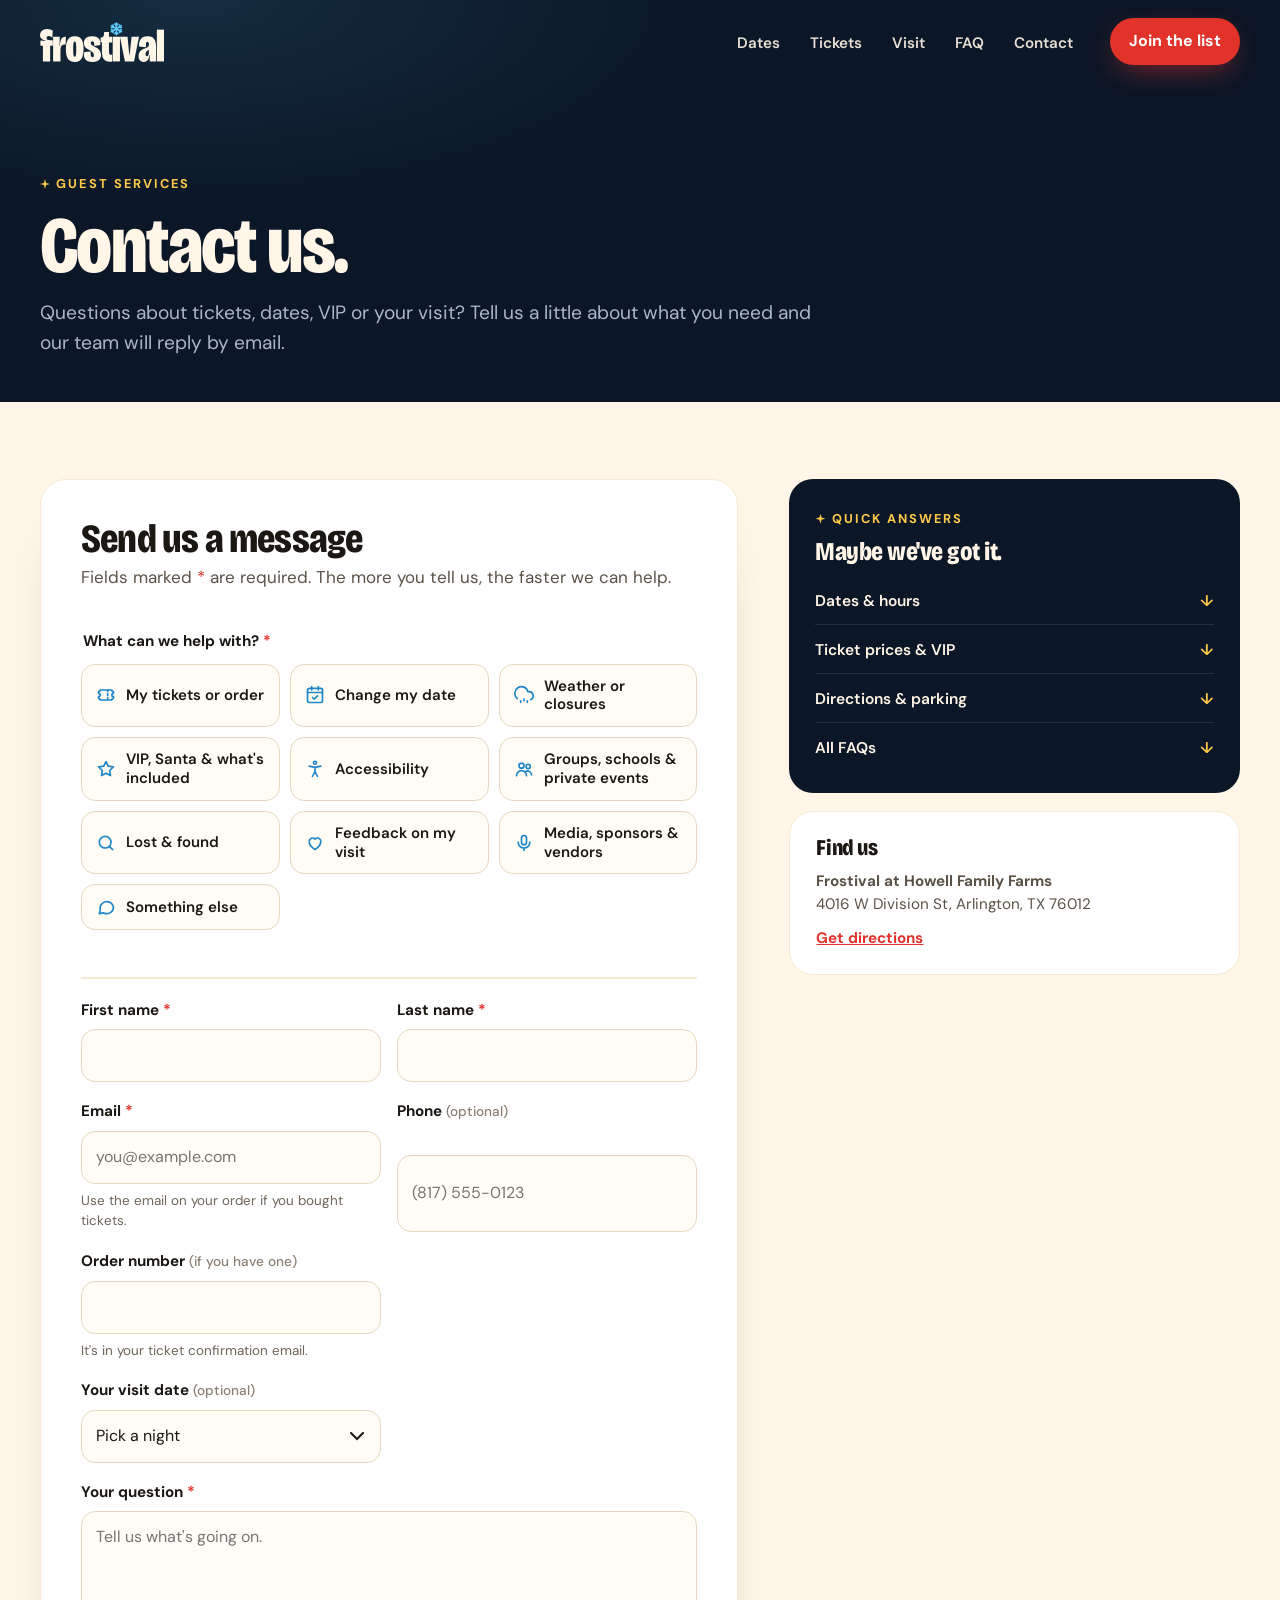
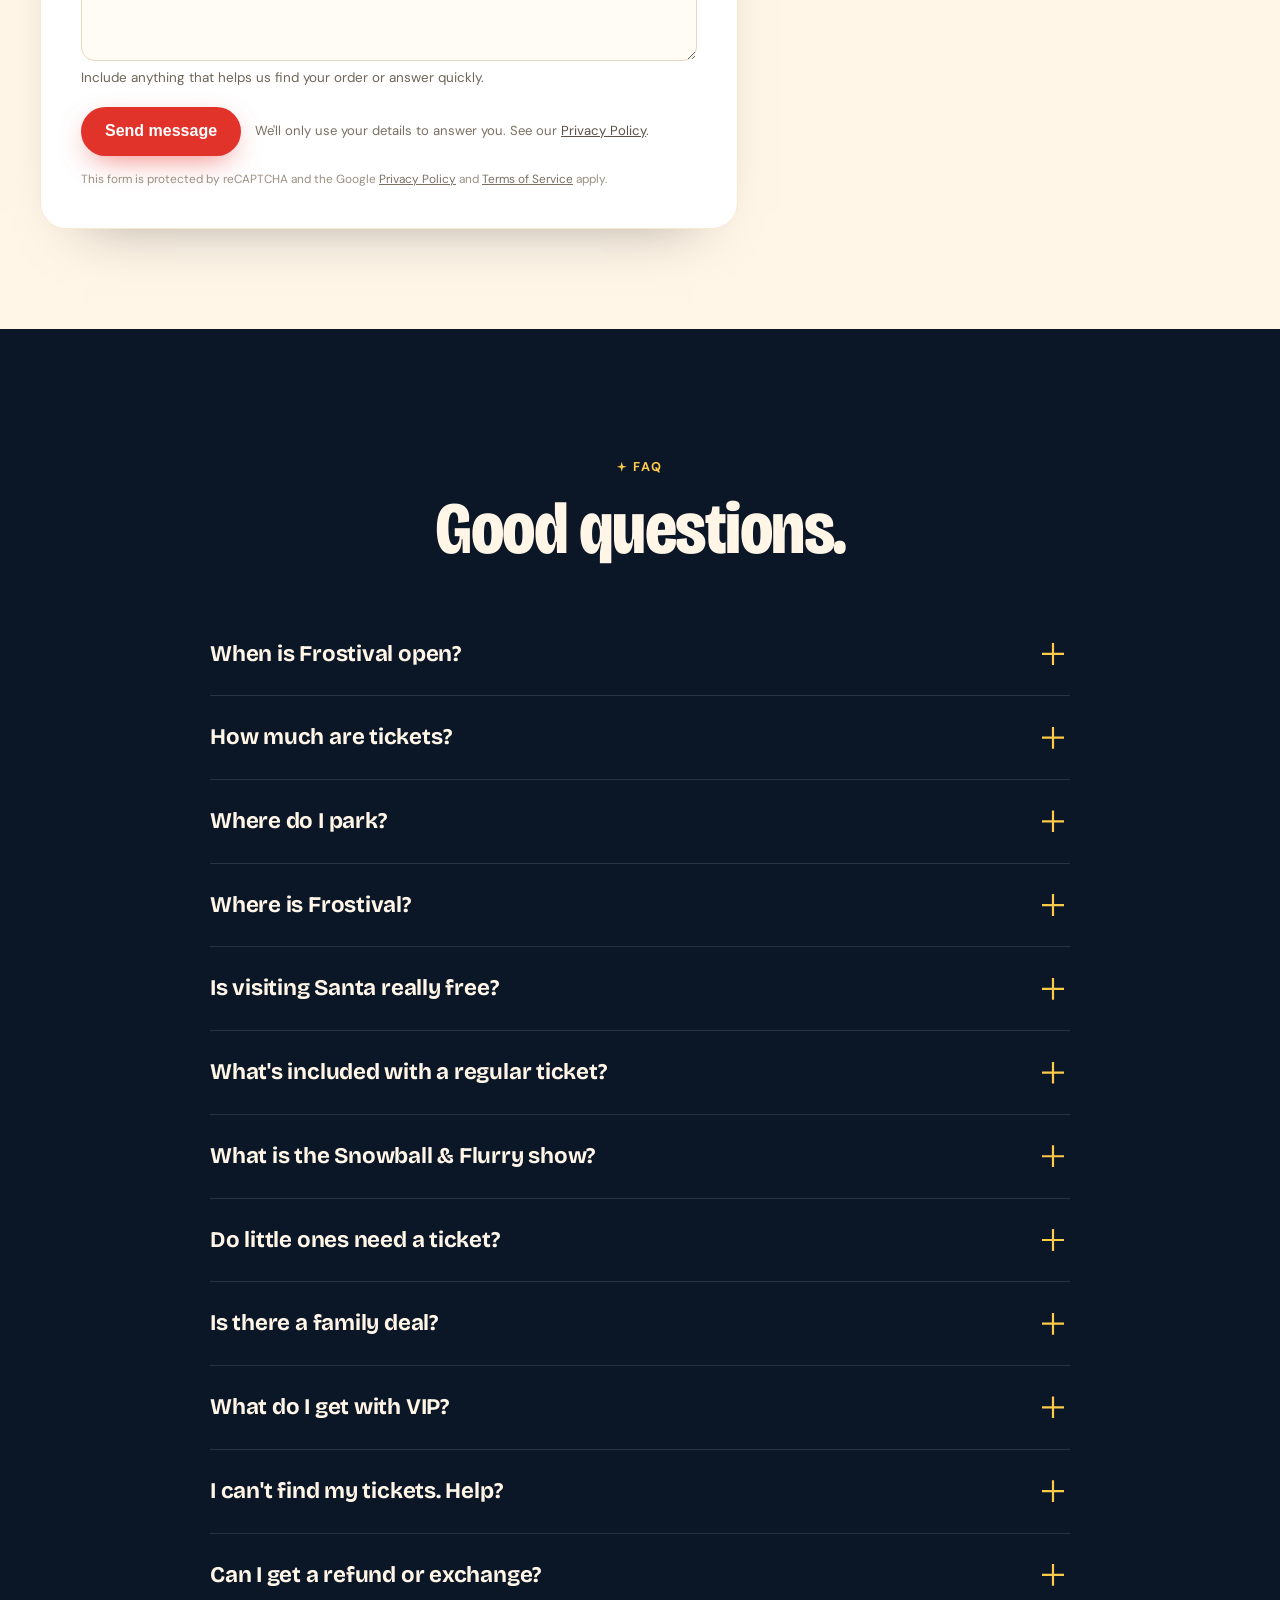
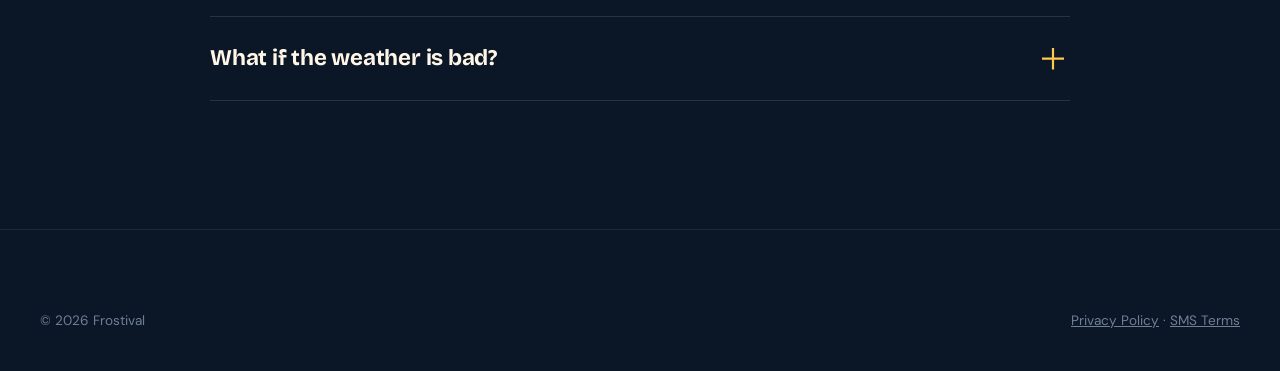
==== contact/index.html @ 4c8ff5d2 "On-sale countdown to Thu Nov 5, 10 AM CT in hero and tickets section Co-Authored-By: Claude Opus 5.5" ====
<!doctype html>
<html lang="en">
<head>
<meta charset="utf-8">
<!-- Google Tag Manager -->
<script>(function(w,d,s,l,i){w[l]=w[l]||[];w[l].push({'gtm.start':
new Date().getTime(),event:'gtm.js'});var f=d.getElementsByTagName(s)[0],
j=d.createElement(s),dl=l!='dataLayer'?'&l='+l:'';j.async=true;j.src=
'https://www.googletagmanager.com/gtm.js?id='+i+dl;f.parentNode.insertBefore(j,f);
})(window,document,'script','dataLayer','GTM-TSJ5MGGJ');</script>
<!-- End Google Tag Manager -->

<meta name="viewport" content="width=device-width, initial-scale=1, viewport-fit=cover">
<title>Contact Us | Frostival</title>
<meta name="description" content="Questions about tickets, exchanges, VIP, groups or lost items at Frostival? Send us a message and our guest services team will get back to you.">
<meta name="theme-color" content="#0B1626">
<link rel="canonical" href="https://frostivaltexas.com/contact/">
<!-- Form delivery: Google Apps Script web app (emails info@frostivaltexas.com, logs to a Google Sheet). A Formspree URL also works here. -->
<meta name="form-endpoint" content="https://script.google.com/macros/s/AKfycbywkyHFD1N8fnO4C3Ih9gb5K03ni8rW1ubozj539QrIoGqcOi1uuViSk0S2BYHiXCqjOQ/exec">
<!-- Google reCAPTCHA v3 site key (public). The secret lives only in the Apps Script project. -->
<meta name="recaptcha-site-key" content="6LdIIPAtAAAAAFNuWpH4R9hUdglKWm4FCn1jXJjy">
<link rel="icon" href="../assets/logo/favicon.svg" type="image/svg+xml">
<link rel="preconnect" href="https://fonts.googleapis.com">
<link rel="preconnect" href="https://fonts.gstatic.com" crossorigin>
<link href="https://fonts.googleapis.com/css2?family=Bricolage+Grotesque:opsz,wdth,wght@12..96,75..100,500..800&family=DM+Sans:opsz,wght@9..40,400..800&display=swap" rel="stylesheet">
<link rel="stylesheet" href="../assets/css/site.css?v=16">
<style>
  .c-head{padding:clamp(120px,14vw,170px) 0 44px;background:radial-gradient(70% 90% at 15% 0%,rgba(91,200,245,.12),transparent 60%),var(--night)}
  .c-head h1{font-size:clamp(2.8rem,7vw,5rem);margin-top:12px}
  .c-head p{color:var(--muted);margin:14px 0 0;max-width:60ch;font-size:clamp(1.05rem,1.6vw,1.2rem)}
  .c-main{background:var(--cream);color:var(--ink);padding:clamp(40px,6vw,80px) 0 clamp(56px,8vw,100px)}
  .c-grid{display:grid;grid-template-columns:minmax(0,1.55fr) minmax(0,1fr);gap:clamp(24px,4vw,56px);align-items:start}
  @media (max-width:900px){.c-grid{grid-template-columns:1fr}.c-side{order:2}}

  /* form card */
  .c-card{background:#fff;border:1.5px solid var(--cream-2);border-radius:26px;padding:clamp(22px,4vw,40px);box-shadow:0 30px 60px -45px rgba(27,23,18,.5)}
  .c-card h2{font-size:clamp(1.9rem,3.5vw,2.5rem);color:var(--ink)}
  .c-card .sub{color:#5B5247;margin:6px 0 22px}
  .c-form{display:grid;gap:18px}
  .row{display:grid;grid-template-columns:1fr 1fr;gap:16px}
  @media (max-width:560px){.row{grid-template-columns:1fr}}
  .f{display:grid;gap:7px;min-width:0}
  .f[hidden]{display:none}
  .f label,.f legend{font-weight:700;font-size:.95rem;color:var(--ink)}
  .f .req{color:var(--red)}
  .f .opt{font-weight:500;color:#8A7F72;font-size:.85rem}
  .f .hint{font-size:.84rem;color:#6E6458;margin:0}
  .f input,.f select,.f textarea{font:inherit;font-size:16px;color:var(--ink);background:#FFFCF6;border:1.5px solid #E6D7BF;border-radius:14px;padding:13px 14px;width:100%;transition:border-color .15s,box-shadow .15s}
  .f textarea{min-height:150px;resize:vertical;line-height:1.5}
  .f select{appearance:none;-webkit-appearance:none;background-image:url("data:image/svg+xml,%3Csvg xmlns='http://www.w3.org/2000/svg' width='14' height='9' viewBox='0 0 14 9'%3E%3Cpath d='M1 1l6 6 6-6' fill='none' stroke='%231B1712' stroke-width='2' stroke-linecap='round'/%3E%3C/svg%3E");background-repeat:no-repeat;background-position:right 16px center;padding-right:42px;cursor:pointer}
  .f input:focus,.f select:focus,.f textarea:focus{outline:none;border-color:#1F86C7;box-shadow:0 0 0 3px rgba(31,134,199,.18)}
  .f [aria-invalid="true"]{border-color:var(--red);background:#FFF5F3}
  .f .err{color:#C42A22;font-size:.85rem;font-weight:600;margin:0}
  .f .err:empty{display:none}

  /* topic chips */
  .topics{display:grid;grid-template-columns:repeat(auto-fill,minmax(190px,1fr));gap:10px;border:0;padding:0;margin:0}
  @media (max-width:560px){.topics{grid-template-columns:1fr 1fr;gap:8px}.topic span{padding:10px;font-size:.86rem;gap:8px}.topic svg{width:18px;height:18px}}
  .topics legend{margin-bottom:10px}
  .topic{position:relative}
  .topic input{position:absolute;opacity:0;inset:0;cursor:pointer;margin:0}
  .topic span{display:flex;gap:10px;align-items:center;height:100%;padding:12px 14px;border:1.5px solid #E6D7BF;border-radius:14px;background:#FFFCF6;font-weight:600;font-size:.94rem;line-height:1.25;cursor:pointer;transition:border-color .15s,background .15s}
  .topic svg{width:20px;height:20px;flex:none;color:#1F86C7}
  .topic input:checked + span{border-color:var(--red);background:#FFF1EE;box-shadow:inset 0 0 0 1px var(--red)}
  .topic input:focus-visible + span{outline:3px solid #1F86C7;outline-offset:2px}
  .topics[aria-invalid="true"] .topic span{border-color:#F0A39E}

  .tip{display:flex;gap:12px;background:#EEF7FD;border:1.5px solid #CFE7F7;border-radius:16px;padding:14px 16px;font-size:.93rem;color:#1E3A52;line-height:1.5}
  .tip[hidden]{display:none}
  .tip svg{width:22px;height:22px;flex:none;color:#1F86C7;margin-top:1px}
  .tip a{color:#1F86C7;font-weight:700}
  .divider{height:1.5px;background:var(--cream-2);margin:2px 0}
  .c-actions{display:flex;flex-wrap:wrap;gap:14px;align-items:center}
  .c-actions .btn[disabled]{opacity:.6;cursor:progress}
  .c-fine{font-size:.82rem;color:#7A6F62;margin:0}
  .c-fine a{color:#5B5247}
  .form-err{background:#FFF1EE;border:1.5px solid #F4B9B4;color:#9E211B;border-radius:14px;padding:12px 14px;font-weight:600;font-size:.93rem;margin:0}
  .form-err[hidden]{display:none}
  .grecaptcha-badge{visibility:hidden}
  .c-captcha{font-size:.74rem;color:#9A8F82;margin:-4px 0 0}
  .c-captcha a{color:#7A6F62}
  .hp{position:absolute!important;left:-9999px!important;width:1px;height:1px;overflow:hidden}

  .c-done{text-align:center;padding:clamp(24px,5vw,48px) 6px}
  .c-done[hidden]{display:none}
  .c-done .flake{width:64px;height:64px;color:#1F86C7;margin:0 auto 10px}
  .c-done h2{margin-bottom:8px}
  .c-done p{color:#5B5247;max-width:46ch;margin:0 auto 6px}
  .c-done .ref{display:inline-block;margin:12px 0 22px;font-weight:700;background:var(--cream);border:1.5px solid var(--cream-2);border-radius:999px;padding:8px 16px;font-size:.92rem}

  /* sidebar */
  .c-side{display:grid;gap:18px}
  .s-card{background:var(--night);color:var(--cream);border-radius:24px;padding:26px 26px 22px}
  .s-card h3{font-size:1.6rem;margin-bottom:12px}
  .s-card ul{list-style:none;margin:0;padding:0;display:grid;gap:2px}
  .s-card li a{display:flex;justify-content:space-between;gap:12px;color:var(--cream);text-decoration:none;padding:11px 0;border-bottom:1px solid rgba(255,255,255,.1);font-weight:600;font-size:.97rem}
  .s-card li:last-child a{border-bottom:0}
  .s-card li a:hover{color:var(--gold)}
  .s-card li a span{color:var(--gold)}
  .s-light{background:#fff;border:1.5px solid var(--cream-2);border-radius:24px;padding:24px 26px;color:var(--ink)}
  .s-light h3{font-size:1.4rem;margin-bottom:10px}
  .s-light p{margin:0 0 10px;color:#5B5247;font-size:.95rem;line-height:1.55}
  .s-light p:last-child{margin-bottom:0}
  .s-light a{color:var(--red);font-weight:700}
  .s-facts{display:grid;gap:10px;margin:0;padding:0;list-style:none}
  .s-facts li{display:flex;gap:10px;font-size:.95rem;color:#3E372F}
  .s-facts b{color:var(--ink)}
  .s-facts svg{width:18px;height:18px;flex:none;color:#1F86C7;margin-top:3px}
</style>
</head>
<body>
<!-- Google Tag Manager (noscript) -->
<noscript><iframe src="https://www.googletagmanager.com/ns.html?id=GTM-TSJ5MGGJ"
height="0" width="0" style="display:none;visibility:hidden"></iframe></noscript>
<!-- End Google Tag Manager (noscript) -->

<header class="nav" id="nav">
  <div class="wrap">
    <a class="logo" href="../" aria-label="Frostival home"><img src="../assets/brand/logo/frostival-wordmark-cream.svg" alt="Frostival" width="150" height="56"></a>
    <ul id="menu">
      <li><a href="../#dates">Dates</a></li>
      <li><a href="../#tickets">Tickets</a></li>
      <li><a href="../#visit">Visit</a></li>
      <li><a href="#faq" data-faq>FAQ</a></li>
      <li><a href="./" aria-current="page">Contact</a></li>
    </ul>
    <a class="btn nav-cta" href="../#join">Join the list</a>
    <button class="menu-btn" aria-label="Open menu" aria-expanded="false" aria-controls="menu">
      <svg viewBox="0 0 24 24" fill="none" stroke="currentColor" stroke-width="2.2" stroke-linecap="round"><path d="M4 7h16M4 12h16M4 17h10"/></svg>
    </button>
  </div>
</header>

<main>
  <section class="c-head">
    <div class="wrap">
      <span class="eyebrow">Guest services</span>
      <h1>Contact us.</h1>
      <p>Questions about tickets, dates, VIP or your visit? Tell us a little about what you need and our team will reply by email.</p>
    </div>
  </section>

  <section class="c-main">
    <div class="wrap c-grid">

      <div class="c-card">
        <form class="c-form" id="contactForm" novalidate>
          <div>
            <h2>Send us a message</h2>
            <p class="sub">Fields marked <span style="color:var(--red)">*</span> are required. The more you tell us, the faster we can help.</p>
          </div>

          <fieldset class="f topics" id="topics" aria-describedby="err-topic">
            <legend>What can we help with? <span class="req">*</span></legend>
          </fieldset>
          <p class="f err" id="err-topic" style="margin-top:-8px"></p>

          <div class="tip" id="tip" hidden role="note">
            <svg viewBox="0 0 24 24" fill="none" stroke="currentColor" stroke-width="2" stroke-linecap="round" aria-hidden="true"><path d="M12 2v20M3.3 7l17.4 10M3.3 17l17.4-10"/></svg>
            <div id="tipText"></div>
          </div>

          <div class="f" id="f-issue" hidden>
            <label for="issue">What's going on? <span class="req">*</span></label>
            <select id="issue" name="issue"></select>
            <p class="err" id="err-issue"></p>
          </div>

          <div class="divider"></div>

          <div class="row">
            <div class="f">
              <label for="first_name">First name <span class="req">*</span></label>
              <input id="first_name" name="first_name" autocomplete="given-name" required>
              <p class="err" id="err-first_name"></p>
            </div>
            <div class="f">
              <label for="last_name">Last name <span class="req">*</span></label>
              <input id="last_name" name="last_name" autocomplete="family-name" required>
              <p class="err" id="err-last_name"></p>
            </div>
          </div>
          <div class="row">
            <div class="f">
              <label for="email">Email <span class="req">*</span></label>
              <input id="email" name="email" type="email" autocomplete="email" required placeholder="you@example.com">
              <p class="hint" id="email-hint">Use the email on your order if you bought tickets.</p>
              <p class="err" id="err-email"></p>
            </div>
            <div class="f">
              <label for="phone">Phone <span class="opt" id="phone-opt">(optional)</span><span class="req" id="phone-req" hidden>*</span></label>
              <input id="phone" name="phone" type="tel" inputmode="tel" autocomplete="tel-national" placeholder="(817) 555-0123">
              <p class="err" id="err-phone"></p>
            </div>
          </div>

          <div class="row" id="row-order">
            <div class="f" id="f-order_number">
              <label for="order_number">Order number <span class="req" data-req>*</span><span class="opt" data-opt>(if you have one)</span></label>
              <input id="order_number" name="order_number" autocomplete="off" spellcheck="false">
              <p class="hint">It's in your ticket confirmation email.</p>
              <p class="err" id="err-order_number"></p>
            </div>
            <div class="f" id="f-tickets" hidden>
              <label for="tickets">How many tickets? <span class="req" data-req>*</span></label>
              <input id="tickets" name="tickets" type="number" min="1" max="99" inputmode="numeric">
              <p class="err" id="err-tickets"></p>
            </div>
          </div>

          <div class="row">
            <div class="f" id="f-visit_date">
              <label for="visit_date"><span id="visit-label">Your visit date</span> <span class="req" data-req>*</span><span class="opt" data-opt>(optional)</span></label>
              <select id="visit_date" name="visit_date"></select>
              <p class="err" id="err-visit_date"></p>
            </div>
            <div class="f" id="f-new_date" hidden>
              <label for="new_date">New date you'd like <span class="req" data-req>*</span></label>
              <select id="new_date" name="new_date"></select>
              <p class="err" id="err-new_date"></p>
            </div>
            <div class="f" id="f-group_size" hidden>
              <label for="group_size">Group size <span class="req" data-req>*</span></label>
              <input id="group_size" name="group_size" type="number" min="1" inputmode="numeric" placeholder="e.g. 25">
              <p class="err" id="err-group_size"></p>
            </div>
          </div>

          <div class="f" id="f-organization" hidden>
            <label for="organization"><span id="org-label">Organization</span> <span class="req" data-req>*</span><span class="opt" data-opt>(optional)</span></label>
            <input id="organization" name="organization" autocomplete="organization">
            <p class="err" id="err-organization"></p>
          </div>

          <div class="f">
            <label for="message"><span id="msg-label">Your question</span> <span class="req">*</span></label>
            <textarea id="message" name="message" required maxlength="4000" placeholder="Tell us what's going on."></textarea>
            <p class="hint" id="msg-hint">Include anything that helps us find your order or answer quickly.</p>
            <p class="err" id="err-message"></p>
          </div>

          <div class="hp" aria-hidden="true"><label for="company_website">Leave this empty</label><input id="company_website" name="_gotcha" tabindex="-1" autocomplete="off"></div>

          <p class="form-err" id="formErr" role="alert" hidden></p>
          <div class="c-actions">
            <button class="btn" type="submit" id="sendBtn">Send message</button>
            <p class="c-fine">We'll only use your details to answer you. See our <a href="../privacy-policy/">Privacy Policy</a>.</p>
          </div>
          <p class="c-captcha" id="captchaNote" hidden>This form is protected by reCAPTCHA and the Google <a href="https://policies.google.com/privacy" target="_blank" rel="noopener">Privacy Policy</a> and <a href="https://policies.google.com/terms" target="_blank" rel="noopener">Terms of Service</a> apply.</p>
        </form>

        <div class="c-done" id="done" hidden tabindex="-1">
          <svg class="flake" viewBox="0 0 64 64" fill="none" stroke="currentColor" stroke-width="5" stroke-linecap="round" aria-hidden="true"><path d="M32 32V8M32 18l-6-6M32 18l6-6M32 32l20.8-12M43.5 25.4l2.2-8.2M43.5 25.4l8.2 2.2M32 32l20.8 12M43.5 38.6l8.2-2.2M43.5 38.6l2.2 8.2M32 32v24M32 46l-6 6M32 46l6 6M32 32L11.2 44M20.5 38.6l-8.2-2.2M20.5 38.6l-2.2 8.2M32 32L11.2 20M20.5 25.4l-2.2-8.2M20.5 25.4l-8.2 2.2"/></svg>
          <h2>Got it, thanks!</h2>
          <p>Your message is on its way to our guest services team. We'll reply to <b id="doneEmail"></b>.</p>
          <span class="ref" id="doneRef"></span>
          <div><a class="btn gold" href="../">Back to Frostival</a></div>
        </div>
      </div>

      <aside class="c-side" aria-label="Quick help">
        <div class="s-card">
          <span class="eyebrow">Quick answers</span>
          <h3 style="margin-top:8px">Maybe we've got it.</h3>
          <ul>
            <li><a href="#faq-dates" data-faq>Dates &amp; hours <span>↓</span></a></li>
            <li><a href="#faq-tickets" data-faq>Ticket prices &amp; VIP <span>↓</span></a></li>
            <li><a href="#faq-parking" data-faq>Directions &amp; parking <span>↓</span></a></li>
            <li><a href="#faq" data-faq>All FAQs <span>↓</span></a></li>
          </ul>
        </div>
        <div class="s-light">
          <h3>Find us</h3>
          <p><b>Frostival at Howell Family Farms</b><br>4016 W Division St, Arlington, TX 76012</p>
          <p><a href="https://maps.google.com/?q=4016+W+Division+St,+Arlington,+TX+76012" target="_blank" rel="noopener">Get directions</a></p>
        </div>
      </aside>

    </div>
  </section>

  <section class="sec" id="faq" style="background:var(--night)">
    <div class="wrap">
      <div class="sec-head" style="text-align:center;justify-items:center"><span class="eyebrow">FAQ</span><h2>Good questions.</h2></div>
      <div class="faq">
        <details id="faq-dates"><summary>When is Frostival open?</summary><div class="a">24 nights: Nov 28 &amp; 29, Dec 3 to 6, then every night from Dec 10 through Dec 27, 2026. Through Dec 10 we're open 5:30 to 10 PM with entry times from 5:30 to 8:00 PM. From Dec 11 we're open 5:30 to 10:30 PM with entry times from 5:30 to 8:30 PM. You pick an entry time when you book, and VIPs can arrive any time during entry hours. <a href="../#dates">See the calendar</a>.</div></details>
        <details id="faq-tickets"><summary>How much are tickets?</summary><div class="a">Prices change by night and go up as nights fill, so the earlier you book, the better the price. Kids 4 to 11 start at $16, ages 12 and up start at $21, the Family Pass (2 adults + 2 kids) starts at $60, and VIP tickets, which include entry, start at $35 for kids and $45 for adults. Kids 3 and under are free. <a href="../#tickets">See tickets</a>.</div></details>
        <details id="faq-parking"><summary>Where do I park?</summary><div class="a">Parking is on-site at Howell Family Farms, 4016 W Division St, Arlington, TX 76012, for $10 per vehicle, cash or card. <a href="https://maps.google.com/?q=4016+W+Division+St,+Arlington,+TX+76012" target="_blank" rel="noopener">Get directions</a>.</div></details>
        <details><summary>Where is Frostival?</summary><div class="a">Frostival is at Howell Family Farms, 4016 W Division St, Arlington, TX 76012. Parking is on-site for $10 per vehicle, cash or card.</div></details>
        <details><summary>Is visiting Santa really free?</summary><div class="a">Yep. Every guest with a Frostival ticket can visit Santa at no extra cost. VIP guests get to skip the line. Just note that December 24 is Santa’s last night.</div></details>
        <details><summary>What's included with a regular ticket?</summary><div class="a">The trail of lights, the Snowball &amp; Flurry show, a visit with Santa, Santa's reindeer, holiday character meet-and-greets and the 200-foot holiday slide.</div></details>
        <details><summary>What is the Snowball &amp; Flurry show?</summary><div class="a">A 4D special-effects night show starring two snowmen, Snowball and Flurry, on our castle stage, with animation, original music and effects like snow, bubbles, fog, sky beams and fire. It's included with every ticket. <a href="../#show">Watch the trailer</a>.</div></details>
        <details><summary>Do little ones need a ticket?</summary><div class="a">Kids 3 and under get in free. Kids 4–11 need a child ticket, and guests 12 and up need an adult ticket.</div></details>
        <details><summary>Is there a family deal?</summary><div class="a">Yes. The Family Pass covers 2 adults and 2 kids in one ticket, starting at $60, and costs less than buying four tickets separately.</div></details>
        <details><summary>What do I get with VIP?</summary><div class="a">VIP is a full entry ticket (from $35 for kids and $45 for adults) with the extras built in: skip-the-line Santa visits, flexible entry any time during entry hours, free hot chocolate, a free Holiday Haunt ticket, a free VR ticket and 15% off at the Frostival store. That's a $60 value.</div></details>
        <details><summary>I can't find my tickets. Help?</summary><div class="a">Search your inbox and spam folder for "Frostival" first. Still missing? <a href="?topic=order" data-topic="order">Send us a message</a> with the name and email you used to buy them and we'll sort it out.</div></details>
        <details><summary>Can I get a refund or exchange?</summary><div class="a">Tickets are non-refundable. You can exchange them for another date up to 48 hours before your visit for $5 per ticket. We can't exchange within 48 hours of the event.</div></details>
        <details><summary>What if the weather is bad?</summary><div class="a">If we close a night for inclement weather, you'll be able to reschedule to another date.</div></details>
      </div>
    </div>
  </section>
</main>

<footer style="margin-top:0">
  <div class="wrap">
    <div class="legal" style="margin-top:0;border-top:0;padding-top:0"><span>© 2026 Frostival</span><span><a href="../privacy-policy/" style="color:inherit">Privacy Policy</a> · <a href="../sms-terms/" style="color:inherit">SMS Terms</a></span></div>
  </div>
</footer>

<script>
(() => {
  // ---- nav ----
  const nav = document.getElementById('nav');
  const onScroll = () => nav.classList.toggle('scrolled', scrollY > 40);
  addEventListener('scroll', onScroll, { passive: true }); onScroll();
  const mb = document.querySelector('.menu-btn'), menu = document.getElementById('menu');
  mb.addEventListener('click', () => { const o = menu.classList.toggle('open'); mb.setAttribute('aria-expanded', o); document.body.style.overflow = o ? 'hidden' : ''; });

  // ---- season nights (same as the home page calendar) ----
  const SEASON = { year: 2026, open: [['11-28', '11-29'], ['12-03', '12-06'], ['12-10', '12-27']] };
  const nights = [];
  SEASON.open.forEach(([a, b]) => { for (let d = new Date(`${SEASON.year}-${a}T12:00:00`); d <= new Date(`${SEASON.year}-${b}T12:00:00`); d.setDate(d.getDate() + 1)) nights.push(new Date(d)); });
  const fmt = d => d.toLocaleDateString('en-US', { weekday: 'short', month: 'short', day: 'numeric' });
  const iso = d => d.toISOString().slice(0, 10);
  function fillDates(sel, first) {
    sel.innerHTML = `<option value="">${first}</option>` + nights.map(d => `<option value="${fmt(d)}">${fmt(d)}</option>`).join('') + `<option value="Not sure">Not sure</option>`;
  }
  fillDates(document.getElementById('visit_date'), 'Pick a night');
  fillDates(document.getElementById('new_date'), 'Pick a new night');

  // ---- topics: what we ask for, and quick answers that might save an email ----
  const I = {
    ticket: '<path d="M3 8a2 2 0 0 0 2-2h14a2 2 0 0 0 2 2v2a2 2 0 0 0 0 4v2a2 2 0 0 0-2 2H5a2 2 0 0 0-2-2v-2a2 2 0 0 0 0-4z"/><path d="M14 6v12" stroke-dasharray="2 2.5"/>',
    cal: '<rect x="3" y="4" width="18" height="17" rx="2"/><path d="M3 9h18M8 2v4M16 2v4M9 15l2 2 4-4"/>',
    cloud: '<path d="M20 17.6A5 5 0 0 0 18 8h-1.3A8 8 0 1 0 4 16.3"/><path d="M8 19v2M12 17v2M16 19v2"/>',
    star: '<path d="M12 3l2.7 5.6 6.1.9-4.4 4.3 1 6.1L12 17l-5.4 2.9 1-6.1-4.4-4.3 6.1-.9z"/>',
    access: '<circle cx="12" cy="4.5" r="1.8"/><path d="M5 8.5l7 1.5 7-1.5M12 10v5l-3 6M12 15l3 6"/>',
    group: '<circle cx="9" cy="8" r="3"/><circle cx="17" cy="9" r="2.5"/><path d="M3 20a6 6 0 0 1 12 0M14.5 14.5A5 5 0 0 1 21 19"/>',
    search: '<circle cx="11" cy="11" r="7"/><path d="m20 20-4-4"/>',
    heart: '<path d="M12 20s-7-4.4-7-10a4 4 0 0 1 7-2.6A4 4 0 0 1 19 10c0 5.6-7 10-7 10z"/>',
    mic: '<rect x="9" y="3" width="6" height="11" rx="3"/><path d="M5 11a7 7 0 0 0 14 0M12 18v3"/>',
    chat: '<path d="M21 12a8 8 0 0 1-11.6 7.1L4 20l1-4.6A8 8 0 1 1 21 12z"/>'
  };
  // req: fields required for this topic; show: extra fields to reveal
  const TOPICS = [
    { id: 'order', label: 'My tickets or order', icon: 'ticket', req: ['order_number', 'visit_date'], show: ['tickets'],
      issues: ['I can\'t find my tickets', 'Wrong date, time or ticket type', 'Payment or charge question', 'Something else about my order'],
      tip: 'Tickets are emailed right after you buy. Search your inbox and spam folder for "Frostival" first. Still missing? Send this with the email you used to buy.' },
    { id: 'exchange', label: 'Change my date', icon: 'cal', req: ['order_number', 'visit_date', 'new_date', 'tickets'], show: [],
      tip: 'Exchanges are <b>$5 per ticket</b> and must be made at least <b>48 hours before</b> your original date. We can\'t exchange inside 48 hours.' },
    { id: 'weather', label: 'Weather or closures', icon: 'cloud', req: ['visit_date'], show: [], opt: ['order_number'],
      tip: 'If we close a night for inclement weather, you\'ll be able to reschedule to another date. Include your order number so we can find you fast.' },
    { id: 'vip', label: 'VIP, Santa & what\'s included', icon: 'star', req: [], show: [], opt: ['order_number'],
      tip: 'Santa visits are free with every ticket. VIP tickets (from $35 kids, $45 adults) include entry plus skip-the-line Santa, hot chocolate, a Holiday Haunt ticket, a VR ticket and 15% off at the store. <a href="../#tickets">See tickets</a>.' },
    { id: 'access', label: 'Accessibility', icon: 'access', req: [], show: [], opt: ['visit_date'], msgLabel: 'What do you need help with?' },
    { id: 'groups', label: 'Groups, schools & private events', icon: 'group', req: ['group_size'], show: ['organization'], opt: ['visit_date'], orgLabel: 'Group, school or company',
      msgLabel: 'Tell us about your group', msgPlaceholder: 'Dates you\'re considering, ages, and anything special you\'re planning.' },
    { id: 'lost', label: 'Lost & found', icon: 'search', req: ['visit_date', 'phone'], show: [], visitLabel: 'Night you visited',
      msgLabel: 'Describe the item', msgPlaceholder: 'What it is, color, brand, and where you think you left it.',
      tip: 'Include a good description and where you were on the trail. A phone number helps us reach you quickly if we find it.' },
    { id: 'feedback', label: 'Feedback on my visit', icon: 'heart', req: [], show: [], opt: ['visit_date', 'order_number'], visitLabel: 'Night you visited', msgLabel: 'Your feedback' },
    { id: 'partner', label: 'Media, sponsors & vendors', icon: 'mic', req: ['organization'], show: [], orgLabel: 'Company or outlet', hideOrder: true, hideVisit: true },
    { id: 'other', label: 'Something else', icon: 'chat', req: [], show: [], opt: ['order_number'] }
  ];
  const T = Object.fromEntries(TOPICS.map(t => [t.id, t]));
  const fs = document.getElementById('topics');
  fs.insertAdjacentHTML('beforeend', TOPICS.map(t => `<label class="topic"><input type="radio" name="topic" value="${t.id}"><span><svg viewBox="0 0 24 24" fill="none" stroke="currentColor" stroke-width="2" stroke-linecap="round" stroke-linejoin="round" aria-hidden="true">${I[t.icon]}</svg>${t.label}</span></label>`).join(''));

  const $ = id => document.getElementById(id);
  const form = $('contactForm');
  const OPTIONAL_FIELDS = ['order_number', 'tickets', 'visit_date', 'new_date', 'group_size', 'organization'];
  let current = null;

  function setField(name, state) { // state: 'req' | 'opt' | 'hide'
    const wrap = $('f-' + name); if (!wrap) return;
    wrap.hidden = state === 'hide';
    wrap.querySelectorAll('[data-req]').forEach(e => e.hidden = state !== 'req');
    wrap.querySelectorAll('[data-opt]').forEach(e => e.hidden = state !== 'opt');
    const input = $(name); input.required = state === 'req';
    if (state === 'hide') { clearErr(name); }
  }
  function applyTopic(id) {
    const t = T[id]; current = t;
    OPTIONAL_FIELDS.forEach(n => {
      let st = 'hide';
      if (t.req.includes(n)) st = 'req'; else if ((t.opt || []).includes(n) || t.show.includes(n)) st = 'opt';
      if (n === 'order_number' && st === 'hide' && !t.hideOrder) st = 'opt';
      if (n === 'visit_date' && st === 'hide' && !t.hideVisit) st = 'opt';
      setField(n, st);
    });
    $('row-order').hidden = $('f-order_number').hidden && $('f-tickets').hidden;
    // phone
    const phoneReq = t.req.includes('phone'); $('phone').required = phoneReq; $('phone-req').hidden = !phoneReq; $('phone-opt').hidden = phoneReq;
    // issue sub-select
    $('f-issue').hidden = !t.issues;
    if (t.issues) $('issue').innerHTML = '<option value="">Choose one</option>' + t.issues.map(i => `<option>${i}</option>`).join('');
    // labels
    $('visit-label').textContent = t.visitLabel || (id === 'exchange' ? 'Date on your tickets' : id === 'groups' ? 'Preferred night' : 'Your visit date');
    $('org-label').textContent = t.orgLabel || 'Organization';
    $('msg-label').textContent = t.msgLabel || 'Your question';
    $('message').placeholder = t.msgPlaceholder || 'Tell us what\'s going on.';
    $('tickets').closest('.f').querySelector('label').firstChild.textContent = id === 'exchange' ? 'Tickets to exchange ' : 'How many tickets? ';
    // tip
    $('tip').hidden = !t.tip; $('tipText').innerHTML = t.tip || '';
    form.querySelectorAll('.err').forEach(e => e.textContent = ''); form.querySelectorAll('[aria-invalid]').forEach(e => e.removeAttribute('aria-invalid'));
    $('formErr').hidden = true;
  }
  fs.addEventListener('change', e => { if (e.target.name === 'topic') applyTopic(e.target.value); });
  // start with the generic shape until a topic is picked
  OPTIONAL_FIELDS.forEach(n => setField(n, (n === 'order_number' || n === 'visit_date') ? 'opt' : 'hide'));

  // ---- validation ----
  function err(name, msg) { const e = $('err-' + name); if (e) e.textContent = msg; const i = $(name); if (i) i.setAttribute('aria-invalid', 'true'); }
  function clearErr(name) { const e = $('err-' + name); if (e) e.textContent = ''; const i = $(name); if (i) i.removeAttribute('aria-invalid'); }
  form.addEventListener('input', e => { if (e.target.id) clearErr(e.target.id); $('formErr').hidden = true; });
  form.addEventListener('change', e => { if (e.target.id) clearErr(e.target.id); });

  function validate() {
    let first = null; const bad = (n, m) => { err(n, m); first = first || n; };
    if (!current) { $('err-topic').textContent = 'Pick the topic that fits best.'; fs.setAttribute('aria-invalid', 'true'); first = 'topic'; }
    if (current && current.issues && !$('issue').value) bad('issue', 'Choose the option that fits.');
    if (!$('first_name').value.trim()) bad('first_name', 'Please add your first name.');
    if (!$('last_name').value.trim()) bad('last_name', 'Please add your last name.');
    const em = $('email').value.trim();
    if (!/^[^\s@]+@[^\s@]+\.[^\s@]{2,}$/.test(em)) bad('email', em ? 'That email doesn\'t look right.' : 'We need your email to reply.');
    const ph = $('phone').value.replace(/\D/g, '');
    if ($('phone').required && ph.length < 10) bad('phone', 'Add a phone number so we can reach you.');
    else if (ph && (ph.length < 10 || ph.length > 11)) bad('phone', 'Use a 10-digit US number.');
    OPTIONAL_FIELDS.forEach(n => { const i = $(n); if (!$('f-' + n).hidden && i.required && !i.value.trim()) bad(n, {
      order_number: 'Your order number helps us find your tickets.', visit_date: 'Pick the night.', new_date: 'Pick the night you\'d like instead.',
      tickets: 'How many tickets?', group_size: 'About how many people?', organization: 'Who are you with?' }[n]); });
    if (!$('f-new_date').hidden && $('new_date').value && $('new_date').value === $('visit_date').value) bad('new_date', 'Pick a different night from your current one.');
    const msg = $('message').value.trim();
    if (msg.length < 10) bad('message', msg ? 'A little more detail, please.' : 'Tell us how we can help.');
    if (first) { const el = first === 'topic' ? fs : $(first); el.scrollIntoView({ behavior: 'smooth', block: 'center' }); if (el.focus && first !== 'topic') el.focus({ preventScroll: true }); }
    return !first;
  }

  // ---- send ----
  const endpoint = (document.querySelector('meta[name="form-endpoint"]') || {}).content || '';
  const siteKey = (document.querySelector('meta[name="recaptcha-site-key"]') || {}).content || '';
  let rcReady = null;
  function loadCaptcha() {
    if (!siteKey || rcReady) return rcReady;
    rcReady = new Promise((res, rej) => {
      const sc = document.createElement('script');
      sc.src = 'https://www.google.com/recaptcha/api.js?render=' + encodeURIComponent(siteKey);
      sc.async = true; sc.onload = () => grecaptcha.ready(res); sc.onerror = rej;
      document.head.appendChild(sc);
    });
    return rcReady;
  }
  if (siteKey) { $('captchaNote').hidden = false; ['focusin', 'pointerdown', 'input', 'change'].forEach(ev => form.addEventListener(ev, loadCaptcha, { once: true })); }
  async function captchaToken() {
    if (!siteKey) return '';
    await loadCaptcha();
    return grecaptcha.execute(siteKey, { action: 'contact' });
  }
  form.addEventListener('submit', async e => {
    e.preventDefault();
    if (!validate()) return;
    const v = n => ($(n) && !($('f-' + n) || {}).hidden ? $(n).value.trim() : '');
    const name = `${$('first_name').value.trim()} ${$('last_name').value.trim()}`;
    const order = v('order_number');
    const subject = `[${current.label}] ${name}${order ? ' · Order ' + order : ''}${v('visit_date') ? ' · ' + v('visit_date') : ''}`;
    const data = {
      _subject: subject, Topic: current.label, Issue: current.issues ? $('issue').value : '',
      Name: name, email: $('email').value.trim(), Phone: $('phone').value.trim(),
      'Order number': order, Tickets: v('tickets'),
      [current.id === 'exchange' ? 'Current date' : 'Visit date']: v('visit_date'), 'New date': v('new_date'),
      'Group size': v('group_size'), Organization: v('organization'),
      Message: $('message').value.trim(), _gotcha: $('company_website').value,
      'Sent from': location.href
    };
    Object.keys(data).forEach(k => { if (data[k] === '') delete data[k]; });
    data._gotcha = $('company_website').value;
    const btn = $('sendBtn'); btn.disabled = true; btn.textContent = 'Sending…';
    try {
      if (!endpoint) throw new Error('no-endpoint');
      data._token = await captchaToken();
      if (endpoint.includes('script.google.com')) {
        // Apps Script: plain-text POST avoids a CORS preflight; the script answers with JSON
        const r = await fetch(endpoint, { method: 'POST', body: JSON.stringify(data) });
        const out = await r.json();
        if (!out.ok) throw new Error(out.error || 'server');
      } else {
        const r = await fetch(endpoint, { method: 'POST', headers: { 'Content-Type': 'application/json', Accept: 'application/json' }, body: JSON.stringify(data) });
        if (!r.ok) throw new Error(r.status);
      }
      $('doneEmail').textContent = data.email;
      $('doneRef').textContent = current.label + (order ? ' · Order ' + order : '');
      (window.dataLayer = window.dataLayer || []).push({ event: 'contact_submit', contact_topic: current.id, contact_topic_label: current.label });
      form.hidden = true; $('done').hidden = false; $('done').focus();
      window.scrollTo({ top: $('done').getBoundingClientRect().top + scrollY - 120, behavior: 'smooth' });
    } catch (x) {
      // fall back to the guest's own email app with everything filled in
      const body = Object.entries(data).filter(([k]) => !k.startsWith('_')).map(([k, val]) => `${k === 'email' ? 'Email' : k}: ${val}`).join('\n');
      const mailto = `mailto:info@frostivaltexas.com?subject=${encodeURIComponent(subject)}&body=${encodeURIComponent(body)}`;
      const fe = $('formErr');
      const why = x.message === 'rate' ? 'You\'ve sent a few messages in a row, so we paused this one.' : x.message === 'captcha' ? 'Our spam check couldn\'t confirm this message.' : 'We couldn\'t send that just now.';
      fe.innerHTML = `${why} <a href="${mailto}" style="color:inherit">Email it to us instead</a> (we've filled it in for you) or try again in a minute.`;
      fe.hidden = false;
    } finally { btn.disabled = false; btn.textContent = 'Send message'; }
  });


  // quick answers scroll to the FAQ on this page and open the item
  document.querySelectorAll('[data-faq]').forEach(a => a.addEventListener('click', e => {
    const t = document.querySelector(a.getAttribute('href')); if (!t) return; e.preventDefault();
    if (t.tagName === 'DETAILS') t.open = true;
    window.scrollTo({ top: t.getBoundingClientRect().top + scrollY - 100, behavior: 'smooth' });
    history.replaceState(null, '', a.getAttribute('href'));
  }));
  document.querySelectorAll('[data-topic]').forEach(a => a.addEventListener('click', e => {
    e.preventDefault(); const r = fs.querySelector(`input[value="${a.dataset.topic}"]`); r.checked = true; applyTopic(a.dataset.topic);
    window.scrollTo({ top: fs.getBoundingClientRect().top + scrollY - 120, behavior: 'smooth' });
  }));
  if (location.hash.startsWith('#faq-')) { const d = document.querySelector(location.hash); if (d) d.open = true; }

  // deep links like contact/?topic=exchange
  const qp = new URLSearchParams(location.search).get('topic');
  if (qp && T[qp]) { const r = fs.querySelector(`input[value="${qp}"]`); r.checked = true; applyTopic(qp); }
})();
</script>
</body>
</html>
---- assets/css/site.css ----
/* Frostival 2026 — site styles */
:root{
  --night:#0B1626; --night-2:#12223A; --night-3:#1A2F4D;
  --red:#E2332B; --red-deep:#A81D1D; --wine:#6A2017;
  --gold:#FFC94A; --gold-2:#F4A93A;
  --ice:#BFE8F7; --frost:#5BC8F5; --frost-deep:#1F86C7; --mint:#7FD3B6; --pine:#123F35;
  --cream:#FFF6E8; --cream-2:#F7EAD5; --ink:#1B1712;
  --muted:#A9B7CC;
  --radius:22px; --radius-sm:14px;
  --shadow:0 20px 60px -20px rgba(0,0,0,.55);
  --display:"Bricolage Grotesque", "Arial Black", system-ui, sans-serif;
  --body:"DM Sans", system-ui, -apple-system, "Segoe UI", sans-serif;
  --wrap:min(1200px, calc(100% - 32px));
}
*{box-sizing:border-box}
html{overflow-x:clip;scroll-behavior:smooth;-webkit-text-size-adjust:100%}
body{margin:0;background:var(--night);color:var(--cream);font-family:var(--body);font-size:17px;line-height:1.55;overflow-x:clip}
img,video{display:block;max-width:100%}
a{color:inherit}
.wrap{width:var(--wrap);margin-inline:auto}
.sr-only{position:absolute;width:1px;height:1px;overflow:hidden;clip:rect(0 0 0 0);white-space:nowrap}
:focus-visible{outline:3px solid var(--gold);outline-offset:3px;border-radius:6px}

h1,h2,h3{font-family:var(--display);font-weight:800;line-height:.95;letter-spacing:-.02em;margin:0;font-variation-settings:"wdth" 80}
h2{font-size:clamp(2.4rem,6vw,4.6rem)}
h3{font-size:1.5rem;line-height:1.05}
.eyebrow{font-weight:700;font-size:.8rem;letter-spacing:.16em;text-transform:uppercase;color:var(--gold);display:inline-flex;align-items:center;gap:.5em}
.eyebrow::before{content:"";width:10px;height:10px;background:currentColor;clip-path:polygon(50% 0,61% 39%,100% 50%,61% 61%,50% 100%,39% 61%,0 50%,39% 39%)}
.lede{font-size:clamp(1.05rem,1.6vw,1.25rem);color:var(--muted);max-width:56ch}

/* Buttons */
.btn{--bg:var(--red);--fg:#fff;display:inline-flex;align-items:center;gap:.55em;padding:.95em 1.5em;border-radius:999px;background:var(--bg);color:var(--fg);font-weight:700;text-decoration:none;font-size:1rem;border:0;cursor:pointer;transition:transform .15s ease, box-shadow .2s ease, background .2s;box-shadow:0 10px 30px -10px rgba(226,51,43,.7);white-space:nowrap}
.btn:hover{transform:translateY(-2px)}
.btn:active{transform:translateY(0)}
.btn.gold{--bg:var(--gold);--fg:var(--ink);box-shadow:0 10px 30px -10px rgba(255,201,74,.7)}
.btn.ghost{--bg:rgba(255,255,255,.08);--fg:var(--cream);box-shadow:none;outline:1.5px solid rgba(255,255,255,.35);outline-offset:-1.5px;backdrop-filter:blur(8px)}
.btn.ghost:hover{--bg:rgba(255,255,255,.16)}
.btn.dark{--bg:var(--night);--fg:var(--cream);box-shadow:none}
.btn svg{width:1.1em;height:1.1em}

/* Nav */
.nav{position:fixed;inset:0 0 auto;z-index:50;transition:background .25s, box-shadow .25s, padding .25s;padding:18px 0}
.nav::before{content:"";position:absolute;inset:0;z-index:-1;background:rgba(11,22,38,.86);backdrop-filter:blur(14px);-webkit-backdrop-filter:blur(14px);box-shadow:0 1px 0 rgba(255,255,255,.08);opacity:0;transition:opacity .25s}
.nav.scrolled{padding:10px 0}
.nav.scrolled::before{opacity:1}
.nav .wrap{display:flex;align-items:center;gap:24px}
.nav .logo img{height:40px;width:auto;transition:height .25s}
.nav.scrolled .logo img{height:32px}
.nav ul{display:flex;gap:4px;list-style:none;margin:0 0 0 auto;padding:0}
.nav ul a{text-decoration:none;font-weight:600;font-size:.95rem;padding:.5em .85em;border-radius:999px;color:var(--cream);opacity:.9}
.nav ul a:hover{background:rgba(255,255,255,.1);opacity:1}
.nav .btn{padding:.7em 1.2em}
.menu-btn{display:none;margin-left:auto;background:none;border:0;color:var(--cream);padding:8px;cursor:pointer}
.menu-btn svg{width:28px;height:28px}
@media (max-width:900px){
  .nav ul{position:fixed;inset:0;flex-direction:column;justify-content:center;align-items:center;gap:8px;background:rgba(11,22,38,.97);backdrop-filter:blur(10px);transform:translateY(-100%);visibility:hidden;transition:transform .35s ease, visibility 0s .35s;margin:0}
  .nav ul.open{transform:none;visibility:visible;transition:transform .35s ease}
  .nav ul a{font-family:var(--display);font-size:2rem;font-weight:800}
  .menu-btn{display:block;position:relative;z-index:2}
  .nav .btn.nav-cta{display:none}
}

/* Hero */
.hero{position:relative;min-height:100svh;display:grid;align-items:end;padding:140px 0 72px;isolation:isolate;overflow:hidden}
.hero video,.hero .poster{position:absolute;inset:0;width:100%;height:100%;object-fit:cover;z-index:-3}
.hero::before{content:"";position:absolute;inset:0;z-index:-2;background:
  radial-gradient(120% 70% at 0% 100%, rgba(11,22,38,.95) 10%, transparent 60%),
  linear-gradient(180deg, rgba(11,22,38,.55) 0%, rgba(11,22,38,.15) 35%, rgba(11,22,38,.85) 100%)}
#snow{position:absolute;inset:0;width:100%;height:100%;z-index:-1;pointer-events:none}
.hero h1{font-size:clamp(3.4rem,11vw,9.5rem);line-height:.86;letter-spacing:-.035em;max-width:11ch;text-wrap:balance}
.hero h1 em{font-style:normal;color:var(--gold);display:inline-block}
.hero .lede{color:#E6ECF5;margin:22px 0 30px}
.hero .ctas{display:flex;flex-wrap:wrap;gap:12px}
.hero-meta{display:flex;flex-wrap:wrap;gap:10px;margin-bottom:26px}
.chip{display:inline-flex;align-items:center;gap:.5em;padding:.45em .9em;border-radius:999px;background:rgba(255,255,255,.1);backdrop-filter:blur(10px);font-weight:600;font-size:.9rem;border:1px solid rgba(255,255,255,.18)}
.chip.hot{background:var(--gold);color:var(--ink);border-color:transparent}
.hero-badge{position:absolute;right:max(16px,calc((100% - 1200px)/2));bottom:72px;width:170px;transform:rotate(8deg);animation:float 6s ease-in-out infinite;filter:drop-shadow(0 20px 40px rgba(0,0,0,.5))}
@keyframes float{50%{transform:rotate(4deg) translateY(-10px)}}
@media (max-width:900px){.hero-badge{width:110px;top:96px;bottom:auto}}

/* Ticker */
.ticker{background:var(--red);color:#fff;overflow:hidden;border-block:3px solid var(--gold);transform:rotate(-1.2deg);margin:-14px -10px 0;position:relative;z-index:3}
.ticker-track{display:flex;gap:0;width:max-content;animation:tick 38s linear infinite;padding:14px 0}
.ticker span{font-family:var(--display);font-weight:800;font-size:1.5rem;text-transform:uppercase;letter-spacing:.01em;padding:0 22px;display:inline-flex;align-items:center;gap:22px;white-space:nowrap}
.ticker span::after{content:"✦";color:var(--gold)}
@keyframes tick{to{transform:translateX(-50%)}}

/* Sections */
section{position:relative}
.sec{padding:clamp(80px,10vw,140px) 0}
.sec-head{display:grid;gap:18px;margin-bottom:48px}
.sec-head.split{grid-template-columns:1fr auto;align-items:end}
@media (max-width:800px){.sec-head.split{grid-template-columns:1fr}}
.light{background:var(--cream);color:var(--ink)}
.light .lede{color:#5B5247}
.light .eyebrow{color:var(--red)}

/* Dates */
.dates-grid{display:grid;grid-template-columns:1fr;gap:18px}
.dates-side{display:flex;flex-direction:column;gap:14px;order:3}
.dates-grid .legend{margin-top:0}
@media (min-width:641px){
  .dates-side{display:grid;grid-template-columns:minmax(200px,auto) 1fr;align-items:stretch}
}
@media (min-width:1001px){
  .dates-grid{grid-template-columns:minmax(0,1.75fr) minmax(280px,.9fr);gap:22px;align-items:stretch}
  .dates-side{grid-column:2;grid-row:1 / 3;display:flex;flex-direction:column}
  .dates-grid .legend{grid-column:1;grid-row:2}
}
.big-count{display:flex;align-items:center;gap:14px;padding:18px 22px;border-radius:var(--radius);background:var(--night);color:var(--cream)}
.big-count b{font-family:var(--display);font-size:3.6rem;line-height:.8;color:var(--gold);font-weight:800}
.big-count span{font-weight:600;line-height:1.25;max-width:12ch}
.night-card{border-radius:var(--radius);background:#fff;flex:1;padding:22px 24px;display:flex;flex-direction:column;gap:10px;box-shadow:0 1px 0 var(--cream-2), 0 20px 40px -30px rgba(80,40,0,.35)}
.nc-eyebrow{font-weight:700;font-size:.75rem;letter-spacing:.16em;text-transform:uppercase;color:var(--red)}
.night-card h3{font-size:1.7rem;line-height:1.05;margin:0}
.nc-tag{align-self:flex-start;white-space:nowrap;font-weight:800;font-size:.72rem;letter-spacing:.1em;text-transform:uppercase;padding:.4em .8em;border-radius:999px;background:var(--frost-deep);color:#fff}
.nc-tag.gold{background:var(--gold);color:var(--ink)}
.nc-tag.shut{background:#F3E8D6;color:#8A7F72}
.nc-hours{margin:4px 0 0;display:grid;gap:0}
.nc-hours div{display:flex;justify-content:space-between;gap:12px;padding:10px 0;border-bottom:1px solid var(--cream-2)}
.nc-hours div:last-child{border-bottom:0}
.nc-hours dt{color:#7A6F62;font-weight:600;font-size:.9rem}
.nc-hours dd{margin:0;font-weight:800;color:var(--ink);text-align:right}
.nc-note{margin:0;font-size:.88rem;color:#5B5247;line-height:1.5}
.nc-btn{margin-top:auto;justify-content:center}
.nc-btn.ghost{--bg:transparent;--fg:var(--ink);box-shadow:inset 0 0 0 2px var(--ink)}
.dot.shut,.legend .hatch{background:repeating-linear-gradient(-45deg,#EADBC3 0 3px,#fff 3px 6px);outline:1px solid #E5D8C2}
.month{background:#fff;border-radius:var(--radius);padding:22px;box-shadow:0 1px 0 var(--cream-2), 0 20px 40px -30px rgba(80,40,0,.35)}
.month h3{font-size:1.6rem;margin-bottom:14px;display:flex;justify-content:space-between;align-items:baseline}
.month h3 small{font-family:var(--body);font-size:.85rem;font-weight:600;color:#7A6F62;letter-spacing:0}
.cal{display:grid;grid-template-columns:repeat(7,1fr);gap:5px;text-align:center}
.cal .dow{font-size:.72rem;font-weight:800;letter-spacing:.08em;color:#9A8E7F;padding-bottom:4px}
.cal .d{aspect-ratio:1;display:grid;place-items:center;border-radius:10px;font-weight:700;font-size:.95rem;color:#C2B7A6;position:relative}
.cal .d.open{background:var(--frost-deep);color:#fff}
.cal button.d{border:0;font:inherit;font-weight:700;cursor:pointer;transition:transform .12s,box-shadow .12s}
.cal button.d:hover{transform:translateY(-1px)}
.cal .d.sel{box-shadow:0 0 0 3px #fff,0 0 0 6px var(--ink);z-index:1}
.cal .d.open:not(.first){background:var(--frost-deep)}
.cal .d.open.first{background:var(--gold);color:var(--ink)}
.cal .d.closed{background:repeating-linear-gradient(-45deg,#F3E8D6 0 4px,#fff 4px 8px);color:#B5A994;text-decoration:line-through}
.legend{display:flex;flex-wrap:wrap;gap:14px;margin-top:16px;font-size:.85rem;font-weight:600;color:#5B5247}
.legend-tip{color:#9A8E7F;font-weight:600;margin-left:auto}
@media (max-width:640px){.legend-tip{margin-left:0;width:100%}}
.legend i{display:inline-block;width:14px;height:14px;border-radius:4px;vertical-align:-2px;margin-right:6px}

/* Santa feature */
.santa{display:grid;grid-template-columns:1.15fr 1fr;gap:clamp(28px,5vw,72px);align-items:center}
@media (max-width:900px){.santa{grid-template-columns:1fr}}
.santa-media{position:relative}
.santa-media img{border-radius:var(--radius);aspect-ratio:4/3.3;object-fit:cover;width:100%;box-shadow:var(--shadow)}
.santa-media .stamp{position:absolute;left:-18px;bottom:-22px;background:var(--gold);color:var(--ink);font-family:var(--display);font-weight:800;font-size:1.3rem;line-height:1;padding:20px 22px;border-radius:50%;width:150px;height:150px;display:grid;place-items:center;text-align:center;transform:rotate(-10deg);box-shadow:var(--shadow)}
.santa-media .stamp b{display:block;font-size:2.4rem}
.santa h2 em{font-style:normal;color:var(--gold)}
.perks{display:grid;gap:12px;margin:28px 0 30px;padding:0;list-style:none}
.perks li{display:flex;gap:14px;align-items:flex-start;padding:16px 18px;border-radius:var(--radius-sm);background:var(--night-2);border:1px solid rgba(255,255,255,.07)}
.perks li .ic{flex:none;width:40px;height:40px;border-radius:12px;display:grid;place-items:center;background:rgba(255,201,74,.14);color:var(--gold)}
.perks li .ic svg{width:22px;height:22px}
.perks b{display:block;font-size:1.05rem}
.perks span{color:var(--muted);font-size:.95rem}

/* Experience bento */
.bento{display:grid;grid-template-columns:repeat(6,1fr);grid-auto-rows:minmax(200px,auto);gap:16px}
.tile{position:relative;border-radius:var(--radius);overflow:hidden;background:var(--night-2);isolation:isolate;min-height:260px;display:flex;align-items:flex-end;text-decoration:none}
.tile img{position:absolute;inset:0;width:100%;height:100%;object-fit:cover;z-index:-2;transition:transform .8s cubic-bezier(.2,.7,.2,1)}
.tile:hover img{transform:scale(1.05)}
.tile::after{content:"";position:absolute;inset:0;z-index:-1;background:linear-gradient(180deg,transparent 35%,rgba(8,16,28,.92))}
.tile .txt{padding:22px}
.tile h3{font-size:clamp(1.4rem,2.2vw,2rem)}
.tile p{margin:.4em 0 0;color:#D6DEEA;font-size:.95rem;max-width:40ch}
.tile .tag{position:absolute;top:16px;left:16px;font-size:.72rem;font-weight:800;letter-spacing:.1em;text-transform:uppercase;padding:.45em .75em;border-radius:999px;background:rgba(11,22,38,.6);backdrop-filter:blur(8px)}
.tile .tag.vip{background:var(--gold);color:var(--ink)}
.tile .tag.free{background:var(--mint);color:var(--ink)}
.t-a{grid-column:span 4;grid-row:span 2}
.t-b{grid-column:span 2;grid-row:span 2}
.t-c{grid-column:span 2}
.t-d{grid-column:span 3}
@media (max-width:1000px){.bento{grid-template-columns:repeat(2,1fr)}.t-a{grid-column:span 2;grid-row:span 1;min-height:380px}.t-b,.t-c,.t-d{grid-column:span 1;grid-row:span 1}}
@media (max-width:600px){.bento{grid-template-columns:1fr}.t-a,.t-b,.t-c,.t-d{grid-column:span 1}.tile{min-height:300px}}

/* Tickets */
.tickets{background:
  radial-gradient(60% 50% at 85% 10%, rgba(255,201,74,.18), transparent 60%),
  radial-gradient(50% 40% at 10% 90%, rgba(226,51,43,.12), transparent 60%), var(--cream)}
.price-grid{display:grid;grid-template-columns:repeat(4,1fr);gap:18px;align-items:stretch}
@media (max-width:1180px){.price-grid{grid-template-columns:repeat(2,1fr);max-width:880px;margin-inline:auto}}
@media (max-width:640px){.price-grid{grid-template-columns:1fr;max-width:520px}}
.price{position:relative;border-radius:26px;padding:30px 28px 32px;background:var(--red-deep);color:#fff;display:flex;flex-direction:column;box-shadow:0 30px 60px -35px rgba(106,32,23,.8);overflow:hidden}
.price::before{content:"";position:absolute;right:-60px;top:-60px;width:200px;height:200px;border-radius:50%;background:radial-gradient(circle,rgba(255,255,255,.12),transparent 70%)}
.price .who{font-weight:700;font-size:.95rem;opacity:.85}
.price h3{font-size:1.9rem;margin-top:4px}
.price .amt{font-family:var(--display);font-weight:800;font-size:4rem;line-height:1;letter-spacing:-.04em;margin:22px 0 4px;display:flex;align-items:flex-start;gap:2px}
.price .amt .from{font-family:var(--body);font-size:.26em;font-weight:700;letter-spacing:.02em;text-transform:uppercase;align-self:flex-end;margin:0 8px .55em 0;opacity:.85}
.price .amt sup{font-size:.45em;margin-top:.25em}
.price .note{font-size:.88rem;opacity:.8;margin-bottom:22px}
.price ul{list-style:none;padding:20px 0 0;margin:0 0 26px;border-top:1px solid rgba(255,255,255,.22);display:grid;gap:11px;flex:1}
.price li{display:flex;gap:10px;font-weight:600;font-size:.97rem;line-height:1.35}
.price li svg{flex:none;width:20px;height:20px;color:var(--gold);margin-top:1px}
.price li.hl{color:var(--gold)}
.price .btn{justify-content:center}
.price.vip{background:linear-gradient(160deg,#FFD978 0%,#F4B240 55%,#E39A2B 100%);color:var(--wine)}
.price.vip li svg{color:var(--wine)}
.price.vip li.hl{color:var(--wine)}
.price.vip ul{border-color:rgba(106,32,23,.25)}
.price .ribbon{align-self:flex-start;height:24px;line-height:24px;margin:0 0 10px;background:var(--gold);color:var(--wine);font-weight:800;font-size:.72rem;letter-spacing:.1em;text-transform:uppercase;padding:0 .8em;border-radius:999px}
@media (min-width:641px){.price:not(:has(> .ribbon)) .who{margin-top:34px}}
.price.family{background:var(--night)}
.price.vip .ribbon{background:var(--wine);color:var(--gold)}

/* Gallery */
.gallery{display:grid;grid-auto-flow:column;grid-auto-columns:clamp(240px,28vw,380px);gap:14px;overflow-x:auto;scroll-snap-type:x mandatory;padding:0 max(16px,calc((100% - 1200px)/2)) 14px;scrollbar-width:thin;scrollbar-color:var(--night-3) transparent}
.gallery figure{margin:0;scroll-snap-align:start;border-radius:18px;overflow:hidden;aspect-ratio:3/4;background:var(--night-2)}
.gallery figure:nth-child(3n+2){aspect-ratio:3/4;margin-top:40px}
.gallery img{width:100%;height:100%;object-fit:cover}
.gal-ctl{display:flex;gap:10px}
.gal-ctl button{width:52px;height:52px;border-radius:50%;border:1.5px solid rgba(255,255,255,.3);background:transparent;color:var(--cream);cursor:pointer;display:grid;place-items:center}
.gal-ctl button:hover{background:rgba(255,255,255,.1)}

/* Visit */
.visit{display:grid;grid-template-columns:1fr 1fr;gap:20px}
@media (max-width:900px){.visit{grid-template-columns:1fr}}
.card{border-radius:var(--radius);padding:28px;background:#fff;border:1.5px solid var(--cream-2)}
.card h3{margin-bottom:10px}
.card p{margin:.3em 0;color:#4A4239}
.facts{display:grid;grid-template-columns:repeat(2,1fr);gap:14px}
@media (max-width:560px){.facts{grid-template-columns:1fr}}
.fact{border-radius:var(--radius-sm);padding:20px;background:#fff;border:1.5px solid var(--cream-2)}
.fact .k{font-size:.75rem;font-weight:800;letter-spacing:.12em;text-transform:uppercase;color:var(--red)}
.fact .v{font-family:var(--display);font-weight:800;font-size:1.5rem;line-height:1.05;margin-top:6px;letter-spacing:-.01em}
.fact p{margin:.4em 0 0;font-size:.92rem;color:#5B5247}
.map-card{position:relative;overflow:hidden;min-height:340px;color:#fff;background:var(--night);display:flex;flex-direction:column;justify-content:flex-end;border:0}
.map-card img{position:absolute;inset:0;width:100%;height:100%;object-fit:cover;opacity:.55}
.map-card > *{position:relative}
.map-card p{color:#E6ECF5}

/* FAQ */
.faq{max-width:860px;margin-inline:auto}
.faq details{border-bottom:1px solid rgba(255,255,255,.12)}
.faq summary{list-style:none;cursor:pointer;padding:24px 48px 24px 0;font-family:var(--display);font-weight:700;font-size:clamp(1.15rem,2vw,1.4rem);letter-spacing:-.01em;position:relative}
.faq summary::-webkit-details-marker{display:none}
.faq summary::after{content:"";position:absolute;right:6px;top:50%;width:22px;height:22px;margin-top:-11px;background:var(--gold);clip-path:polygon(45% 0,55% 0,55% 45%,100% 45%,100% 55%,55% 55%,55% 100%,45% 100%,45% 55%,0 55%,0 45%,45% 45%);transition:transform .25s}
.faq details[open] summary::after{transform:rotate(45deg)}
.faq .a{padding:0 0 24px;color:var(--muted);max-width:68ch}
.faq .a a{color:var(--gold)}

/* CTA band */
.cta-band{position:relative;overflow:hidden;border-radius:32px;padding:clamp(40px,7vw,90px);background:var(--red);isolation:isolate;text-align:center}
.cta-band img{position:absolute;inset:0;width:100%;height:100%;object-fit:cover;z-index:-2;opacity:.35;mix-blend-mode:luminosity}
.cta-band::after{content:"";position:absolute;inset:0;z-index:-1;background:radial-gradient(80% 80% at 50% 120%,rgba(255,201,74,.45),transparent 60%)}
.cta-band h2{font-size:clamp(2.6rem,8vw,6rem);max-width:12ch;margin:0 auto 22px}
.cta-band .ctas{display:flex;gap:12px;justify-content:center;flex-wrap:wrap}

/* Footer */
footer{padding:80px 0 40px;border-top:1px solid rgba(255,255,255,.08);margin-top:clamp(80px,10vw,140px)}
.foot{display:grid;grid-template-columns:1.4fr 1fr 1fr 1fr;gap:32px}
@media (max-width:860px){.foot{grid-template-columns:1fr 1fr}}
.foot h4{font-size:.78rem;letter-spacing:.14em;text-transform:uppercase;color:var(--gold);margin:0 0 14px}
.foot ul{list-style:none;padding:0;margin:0;display:grid;gap:8px}
.foot a{text-decoration:none;color:var(--muted)}
.foot a:hover{color:var(--cream)}
.foot .logo img{width:220px;height:auto;margin-bottom:16px}
.social{display:flex;gap:10px;margin-top:18px}
.social a{width:44px;height:44px;border-radius:50%;display:grid;place-items:center;background:var(--night-2);color:var(--cream)}
.social svg{width:20px;height:20px}
.legal{margin-top:48px;padding-top:24px;border-top:1px solid rgba(255,255,255,.08);display:flex;flex-wrap:wrap;justify-content:space-between;gap:12px;color:#6F7F96;font-size:.85rem}

/* Sticky mobile CTA */
.mobile-cta{position:fixed;left:12px;right:12px;bottom:12px;z-index:40;display:none;justify-content:center;transform:translateY(140%);transition:transform .3s}
.mobile-cta.show{transform:none}
.mobile-cta .btn{width:100%;justify-content:center;padding:1.05em .8em;white-space:normal;text-align:center}
@media (max-width:700px){.mobile-cta{display:flex}}

/* Reveal */
.reveal{opacity:0;transform:translateY(24px);transition:opacity .8s ease, transform .8s cubic-bezier(.2,.7,.2,1)}
.reveal.in{opacity:1;transform:none}
@media (prefers-reduced-motion:reduce){
  *,*::before,*::after{animation:none!important;transition:none!important;scroll-behavior:auto!important}
  .reveal{opacity:1;transform:none}
}
.map-card .eyebrow{color:var(--gold)}

/* Join the list modal */
.join{border:0;padding:0;background:transparent;max-width:min(860px,calc(100% - 24px));width:100%;color:var(--cream)}
.join::backdrop{background:rgba(5,10,20,.72);backdrop-filter:blur(6px)}
.join[open]{animation:pop .35s cubic-bezier(.2,.8,.2,1)}
@keyframes pop{from{opacity:0;transform:translateY(16px) scale(.98)}}
.join-card{position:relative;display:grid;grid-template-columns:1fr 1.1fr;border-radius:26px;overflow:hidden;background:var(--night);box-shadow:0 40px 100px -30px rgba(0,0,0,.8);border:1px solid rgba(255,255,255,.1)}
@media (max-width:700px){.join-card{grid-template-columns:1fr}.join-art{height:210px}.join-art img:first-child{object-position:50% 22%}}
.join-art{position:relative;min-height:100%;background:var(--night-2)}
.join-art img:first-child{position:absolute;inset:0;width:100%;height:100%;object-fit:cover;object-position:50% 30%}
.join-art::after{content:"";position:absolute;inset:0;background:linear-gradient(180deg,rgba(11,22,38,.1),rgba(11,22,38,.75))}
.join-logo{position:absolute;left:22px;bottom:20px;width:150px;z-index:1}
.join-body{padding:clamp(24px,4vw,40px);display:grid;gap:8px;align-content:start}
.join-body h2{font-size:clamp(2.2rem,4.5vw,3.2rem);margin:6px 0 4px}
.join-lede{color:var(--muted);margin:0 0 10px}
.join label{font-weight:700;font-size:.85rem;margin-top:6px}
.join label span{color:var(--frost)}
.join input{font:inherit;font-size:16px;color:var(--cream);background:var(--night-2);border:1.5px solid rgba(255,255,255,.16);border-radius:14px;padding:13px 14px;width:100%}
.join input::placeholder{color:#62738C}
.join input:focus{outline:none;border-color:#5BC8F5;box-shadow:0 0 0 3px rgba(91,200,245,.25)}
.join input[aria-invalid="true"]{border-color:var(--red)}
.join .btn{justify-content:center;margin-top:10px;width:100%}
.join .btn[disabled]{opacity:.6;cursor:progress}
.join-err{margin:4px 0 0;color:#FF8A80;font-weight:600;font-size:.92rem}
.join-fine{font-size:.78rem;color:#6F7F96;margin:6px 0 0}
.join-x{position:absolute;top:12px;right:12px;z-index:2;width:38px;height:38px;border-radius:50%;border:0;background:rgba(11,22,38,.7);color:var(--cream);font-size:24px;line-height:1;cursor:pointer}
.join-body[hidden],.join-err[hidden]{display:none}
.join-check{display:flex;gap:10px;align-items:flex-start;font-weight:600!important;font-size:.92rem!important;margin-top:12px!important;cursor:pointer}
.join-check input{width:20px;height:20px;flex:none;margin:1px 0 0;padding:0;accent-color:var(--red);cursor:pointer}
.join-sms-legal{margin:2px 0 0;font-size:.72rem;line-height:1.45;color:#7F8EA5}
.join-sms-legal a{color:var(--muted)}
.join-fine a{color:var(--muted)}

/* Snowball & Flurry show */
.show-grid{display:grid;grid-template-columns:2fr 1fr;gap:16px}
@media (max-width:900px){.show-grid{grid-template-columns:1fr}}
.show-video{position:relative;border-radius:var(--radius);overflow:hidden;background:#000;aspect-ratio:16/9}
.show-video iframe{position:absolute;inset:0;width:100%;height:100%;border:0}
.show-play{position:absolute;inset:0;width:100%;height:100%;padding:0;border:0;cursor:pointer;background:none;display:block}
.show-play img{width:100%;height:100%;object-fit:cover;transition:transform .8s cubic-bezier(.2,.7,.2,1)}
.show-play::after{content:"";position:absolute;inset:0;background:linear-gradient(180deg,rgba(11,22,38,.05),rgba(11,22,38,.55))}
.show-play:hover img{transform:scale(1.03)}
.show-play-btn{position:absolute;z-index:1;left:50%;top:50%;width:84px;height:84px;margin:-42px 0 0 -42px;border-radius:50%;background:var(--red);color:#fff;display:grid;place-items:center;box-shadow:0 14px 40px -10px rgba(226,51,43,.8);transition:transform .2s}
.show-play:hover .show-play-btn{transform:scale(1.08)}
.show-play-btn svg{width:36px;height:36px;margin-left:4px}
.show-play-label{position:absolute;z-index:1;left:22px;bottom:18px;font-family:var(--display);font-weight:800;font-size:1.4rem;color:#fff;font-variation-settings:"wdth" 80}
.show-side{display:grid;gap:16px;grid-template-rows:1fr 1fr}
@media (max-width:900px){.show-side{grid-template-columns:1fr 1fr;grid-template-rows:auto}}
.show-ph{margin:0;border-radius:var(--radius);overflow:hidden;background:var(--night-2);min-height:160px}
.show-ph img{width:100%;height:100%;object-fit:cover}
.show-note{margin:14px 0 0;font-size:.85rem;color:#6F7F96}

.santa-note{display:flex;gap:10px;align-items:flex-start;margin:-6px 0 24px;padding:12px 16px;border-radius:14px;background:rgba(91,200,245,.12);border:1px solid rgba(91,200,245,.3);color:var(--cream);font-weight:600;font-size:.95rem;line-height:1.45}
.santa-note svg{width:20px;height:20px;flex:none;color:var(--frost);margin-top:1px}
.nc-santa{margin:0;font-size:.85rem;color:#1E3A52;background:#EEF7FD;border-radius:10px;padding:8px 10px;line-height:1.4}
.cal .d.santa-last::after{content:"";position:absolute;top:5px;right:5px;width:9px;height:9px;border-radius:50%;background:var(--gold);box-shadow:0 0 0 2px #fff}
.legend .santa-dot{width:10px;height:10px;border-radius:50%;background:var(--gold);box-shadow:0 0 0 2px #fff,0 0 0 3px #E5D8C2;margin-left:2px;vertical-align:-1px}
.nc-tag.santa{background:var(--red);color:#fff}
/* combined season calendar */
.month.season .cal{gap:6px}
.month.season .cal .d{aspect-ratio:auto;min-height:56px;font-size:1.05rem}
@media (max-width:640px){.month.season .cal .d{min-height:44px;font-size:.95rem}.month.season .cal{gap:4px}}
.cal .d.off{color:#CFC5B5;background:transparent}
.cal .d .mo{position:absolute;top:5px;left:7px;font-size:.62rem;font-weight:800;letter-spacing:.1em;text-transform:uppercase;line-height:1;opacity:.9}
.cal .d.off .mo{color:#9A8E7F}
/* on-sale countdown */
.countdown{display:inline-flex;flex-wrap:wrap;align-items:center;gap:12px 18px;margin-top:22px;padding:12px 14px 12px 18px;border-radius:18px;background:rgba(11,22,38,.62);border:1px solid rgba(255,255,255,.14);backdrop-filter:blur(10px);-webkit-backdrop-filter:blur(10px)}
.cd-label{font-weight:800;font-size:.78rem;letter-spacing:.14em;text-transform:uppercase;color:var(--gold);line-height:1.35;white-space:nowrap}
.cd-units{display:flex;gap:8px}
.cd-unit{min-width:58px;padding:8px 6px 6px;border-radius:12px;background:rgba(255,255,255,.08);text-align:center}
.cd-unit b{display:block;font-family:var(--display);font-weight:800;font-size:1.9rem;line-height:1;color:var(--cream);font-variant-numeric:tabular-nums}
.cd-unit span{display:block;margin-top:3px;font-size:.66rem;font-weight:700;letter-spacing:.12em;text-transform:uppercase;color:var(--muted)}
.countdown.live{gap:14px}
.countdown.live .cd-label{max-width:none;font-size:.9rem}
.countdown.cd-light{background:#fff;border:1.5px solid var(--cream-2);box-shadow:0 20px 40px -30px rgba(80,40,0,.35);backdrop-filter:none;margin:18px auto 0}
.countdown.cd-light .cd-label{color:var(--red)}
.countdown.cd-light .cd-unit{background:var(--night)}
@media (max-width:520px){.countdown{width:100%;justify-content:center}.cd-label{max-width:none;text-align:center;width:100%}.cd-unit{min-width:0;flex:1}.cd-units{width:100%}.cd-unit b{font-size:1.6rem}}
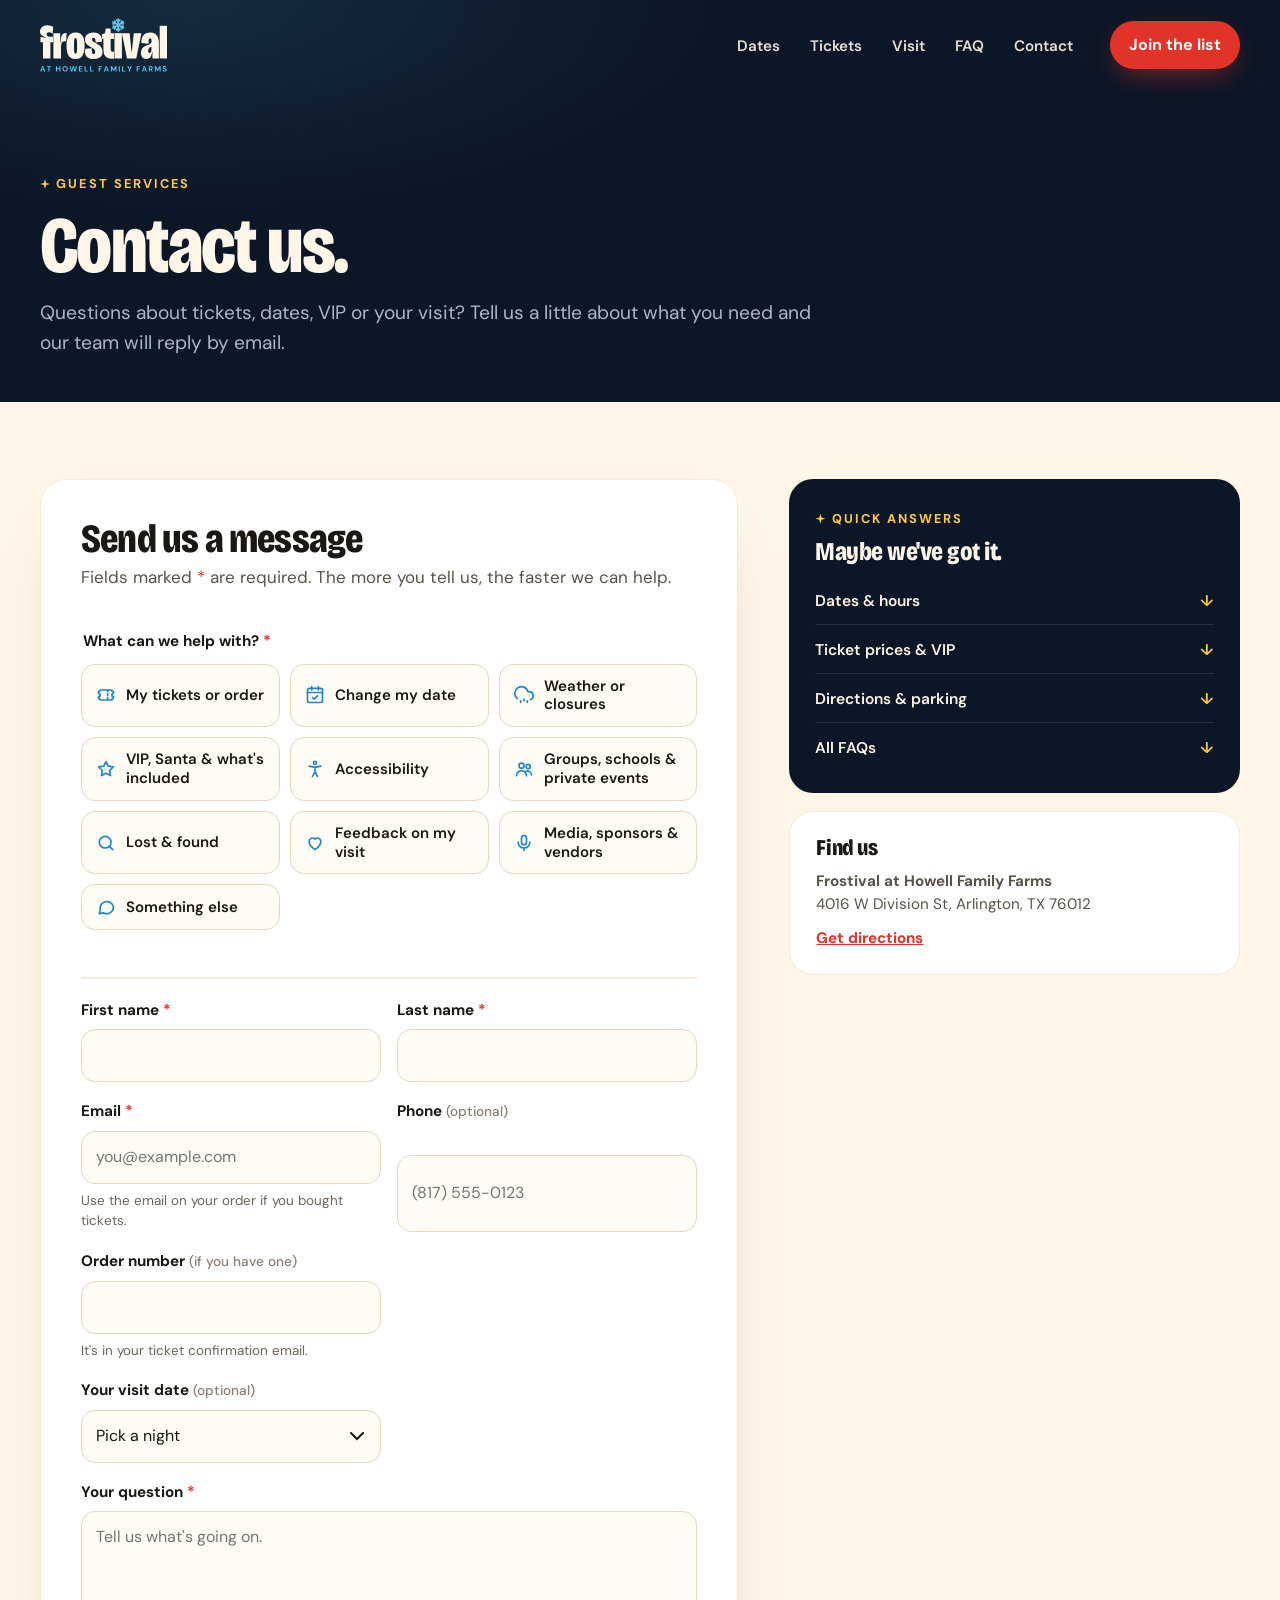
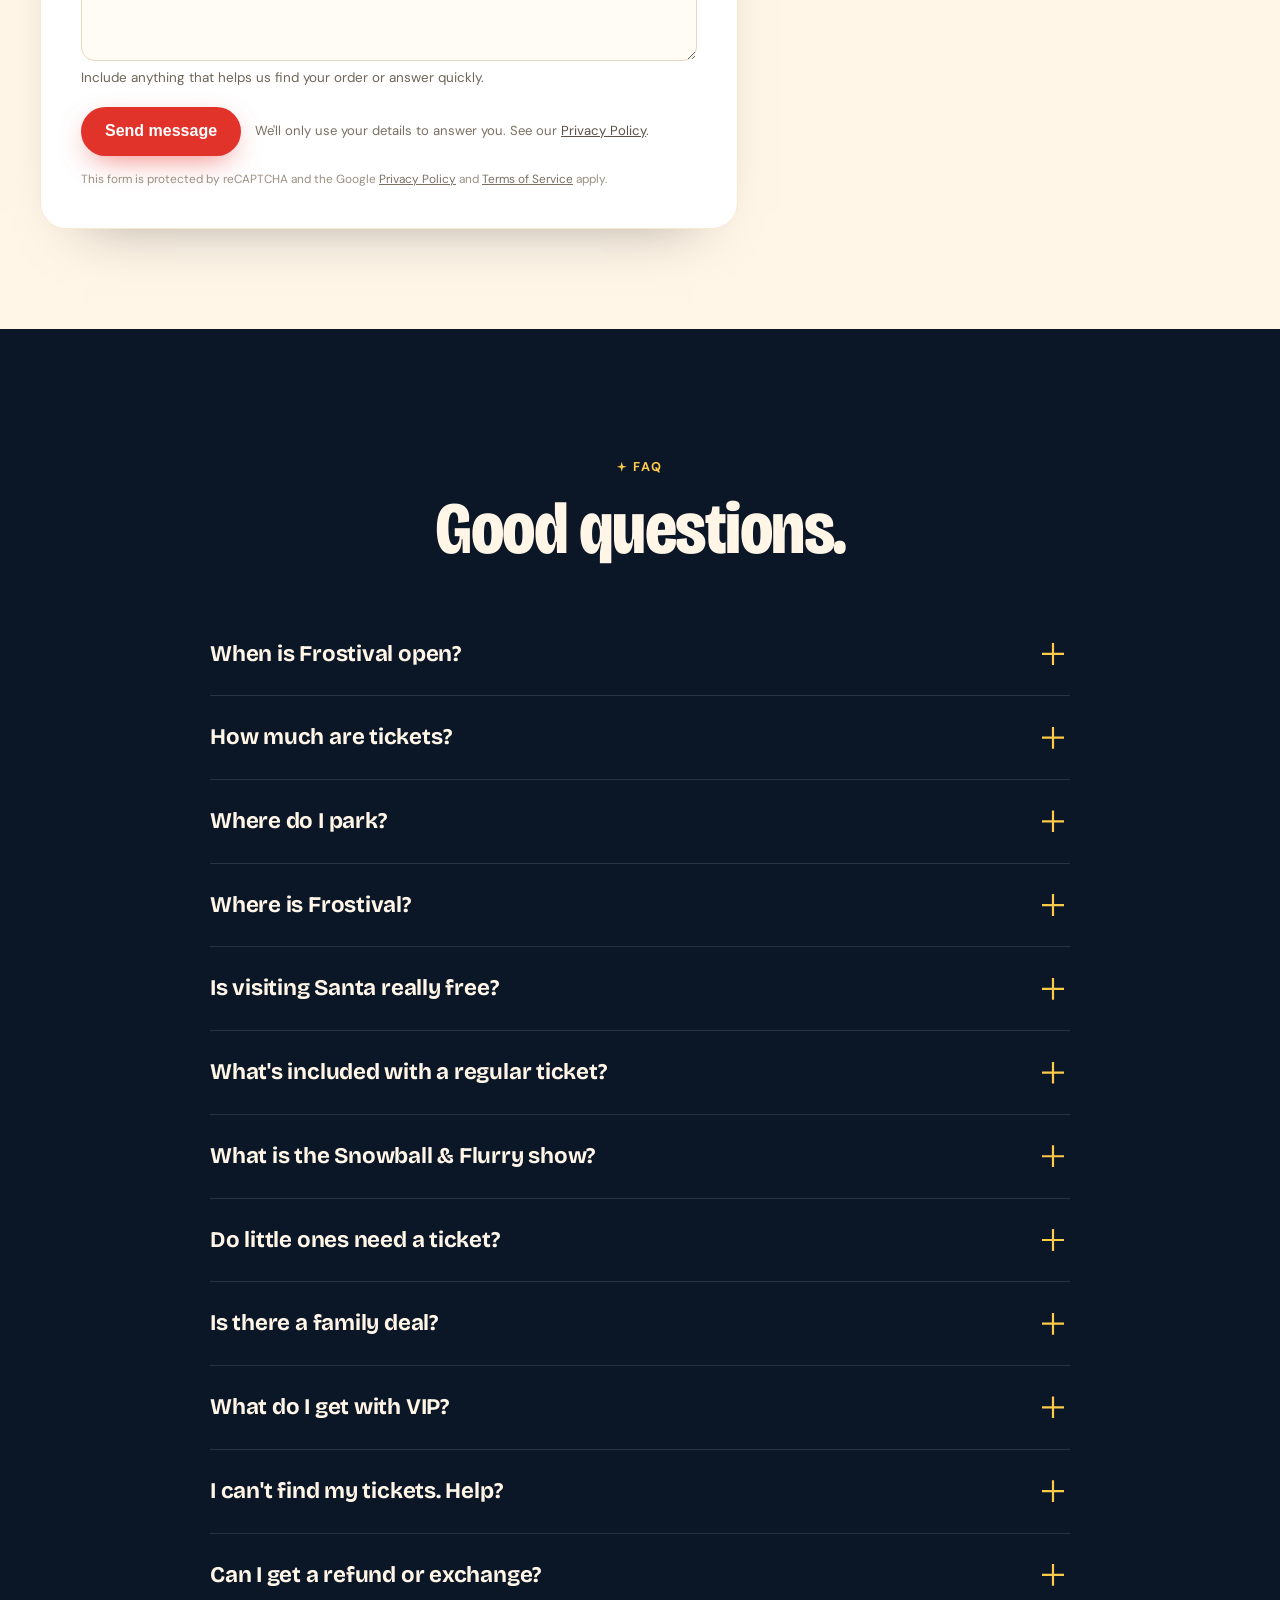
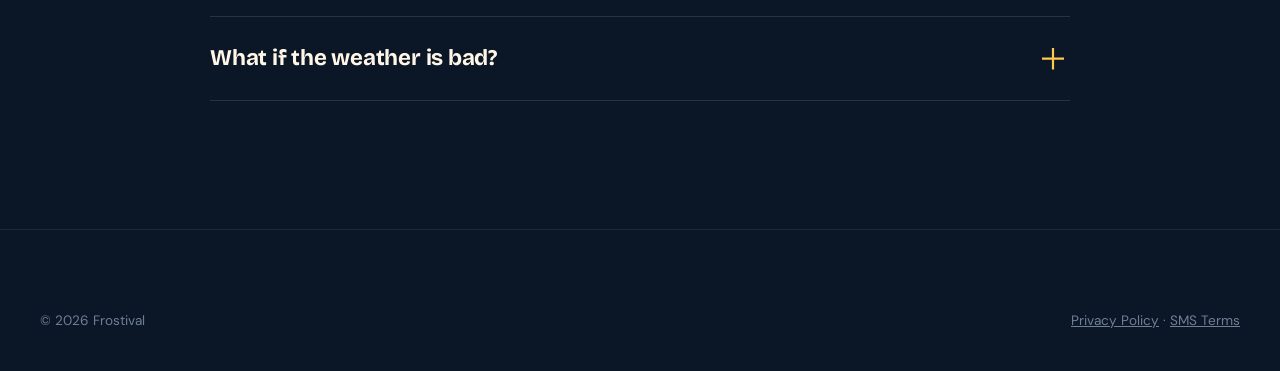
==== commit 30c39d2f: "Nav: Frostival at Howell Family Farms lockup; remove hero date/location chips Co-Authored-By: Claude" ====
--- a/contact/index.html
+++ b/contact/index.html
@@ -23,7 +23,7 @@
 <link rel="preconnect" href="https://fonts.googleapis.com">
 <link rel="preconnect" href="https://fonts.gstatic.com" crossorigin>
 <link href="https://fonts.googleapis.com/css2?family=Bricolage+Grotesque:opsz,wdth,wght@12..96,75..100,500..800&family=DM+Sans:opsz,wght@9..40,400..800&display=swap" rel="stylesheet">
-<link rel="stylesheet" href="../assets/css/site.css?v=16">
+<link rel="stylesheet" href="../assets/css/site.css?v=17">
 <style>
   .c-head{padding:clamp(120px,14vw,170px) 0 44px;background:radial-gradient(70% 90% at 15% 0%,rgba(91,200,245,.12),transparent 60%),var(--night)}
   .c-head h1{font-size:clamp(2.8rem,7vw,5rem);margin-top:12px}
@@ -116,7 +116,7 @@
 
 <header class="nav" id="nav">
   <div class="wrap">
-    <a class="logo" href="../" aria-label="Frostival home"><img src="../assets/brand/logo/frostival-wordmark-cream.svg" alt="Frostival" width="150" height="56"></a>
+    <a class="logo" href="../" aria-label="Frostival home"><img src="../assets/brand/logo/frostival-lockup-cream.svg" alt="Frostival at Howell Family Farms" width="132" height="56"></a>
     <ul id="menu">
       <li><a href="../#dates">Dates</a></li>
       <li><a href="../#tickets">Tickets</a></li>
--- a/assets/css/site.css
+++ b/assets/css/site.css
@@ -44,8 +44,8 @@
 .nav.scrolled{padding:10px 0}
 .nav.scrolled::before{opacity:1}
 .nav .wrap{display:flex;align-items:center;gap:24px}
-.nav .logo img{height:40px;width:auto;transition:height .25s}
-.nav.scrolled .logo img{height:32px}
+.nav .logo img{height:54px;width:auto;transition:height .25s}
+.nav.scrolled .logo img{height:44px}
 .nav ul{display:flex;gap:4px;list-style:none;margin:0 0 0 auto;padding:0}
 .nav ul a{text-decoration:none;font-weight:600;font-size:.95rem;padding:.5em .85em;border-radius:999px;color:var(--cream);opacity:.9}
 .nav ul a:hover{background:rgba(255,255,255,.1);opacity:1}
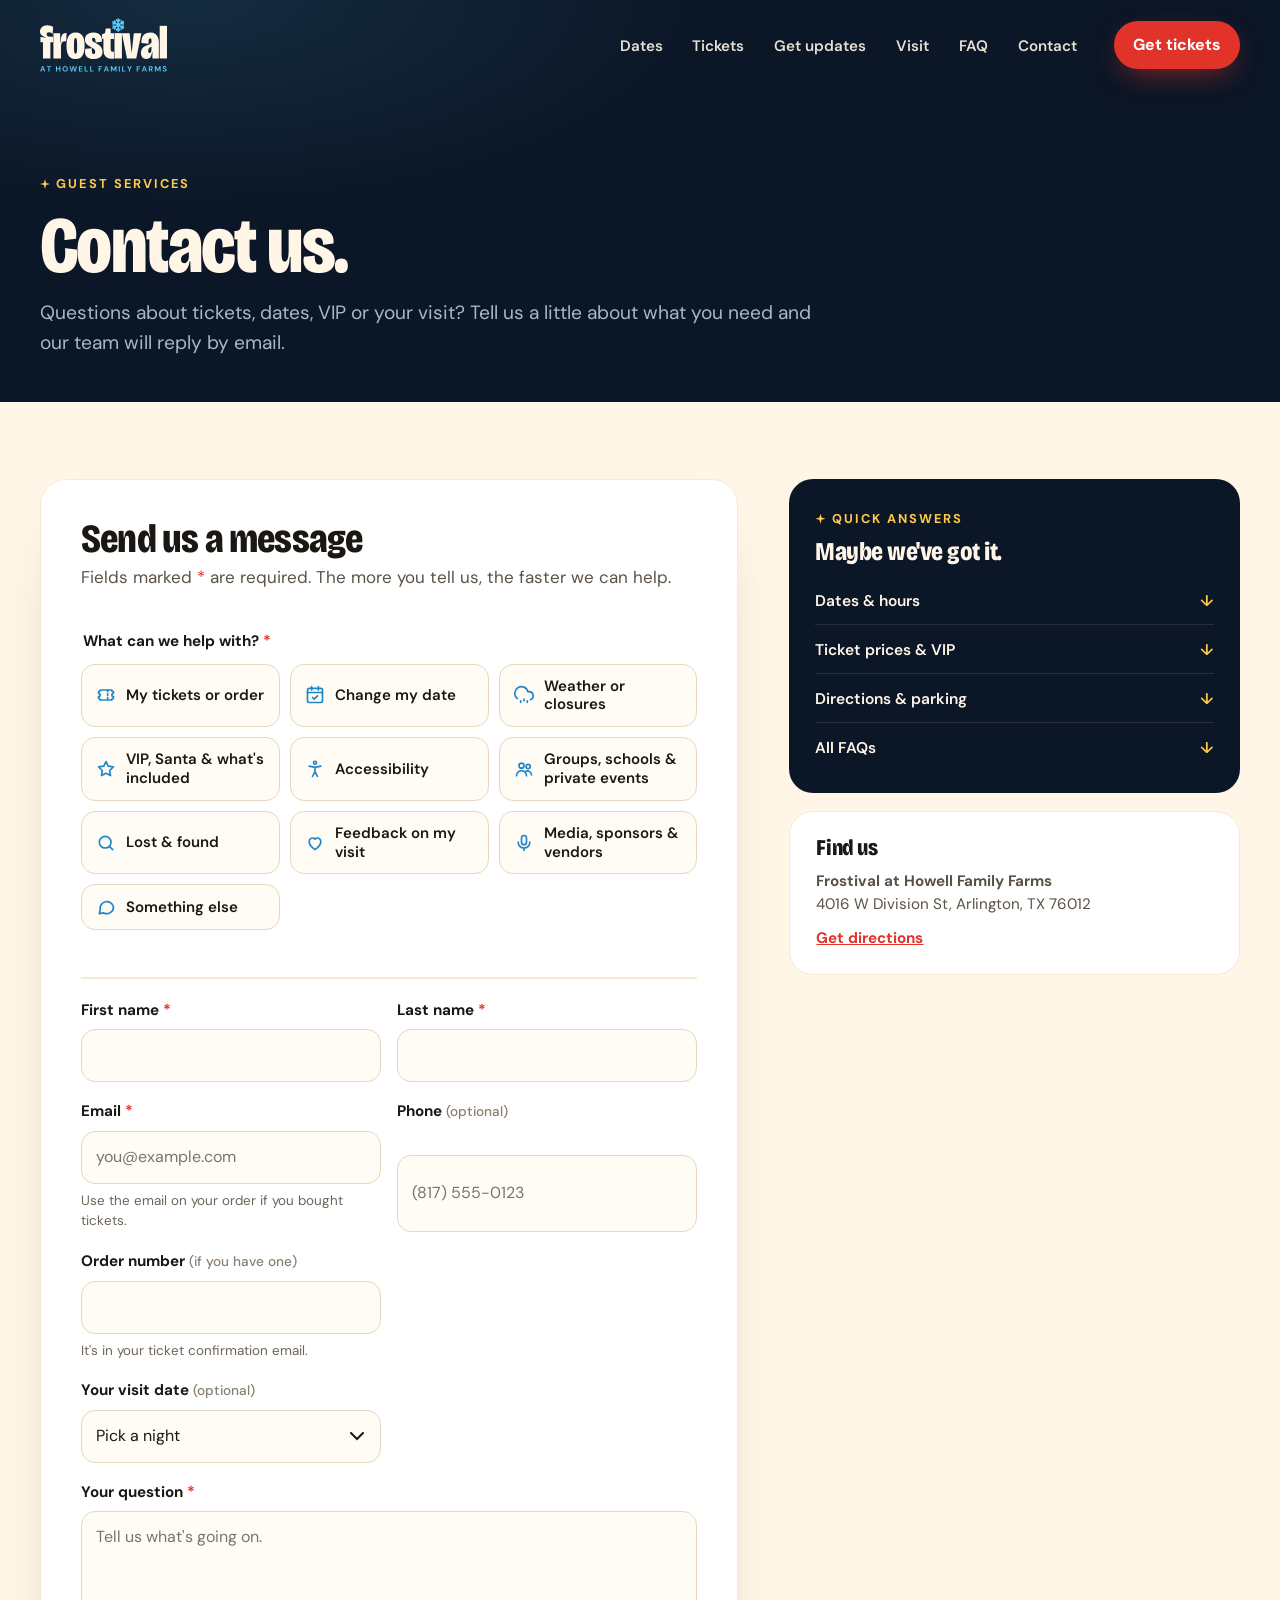
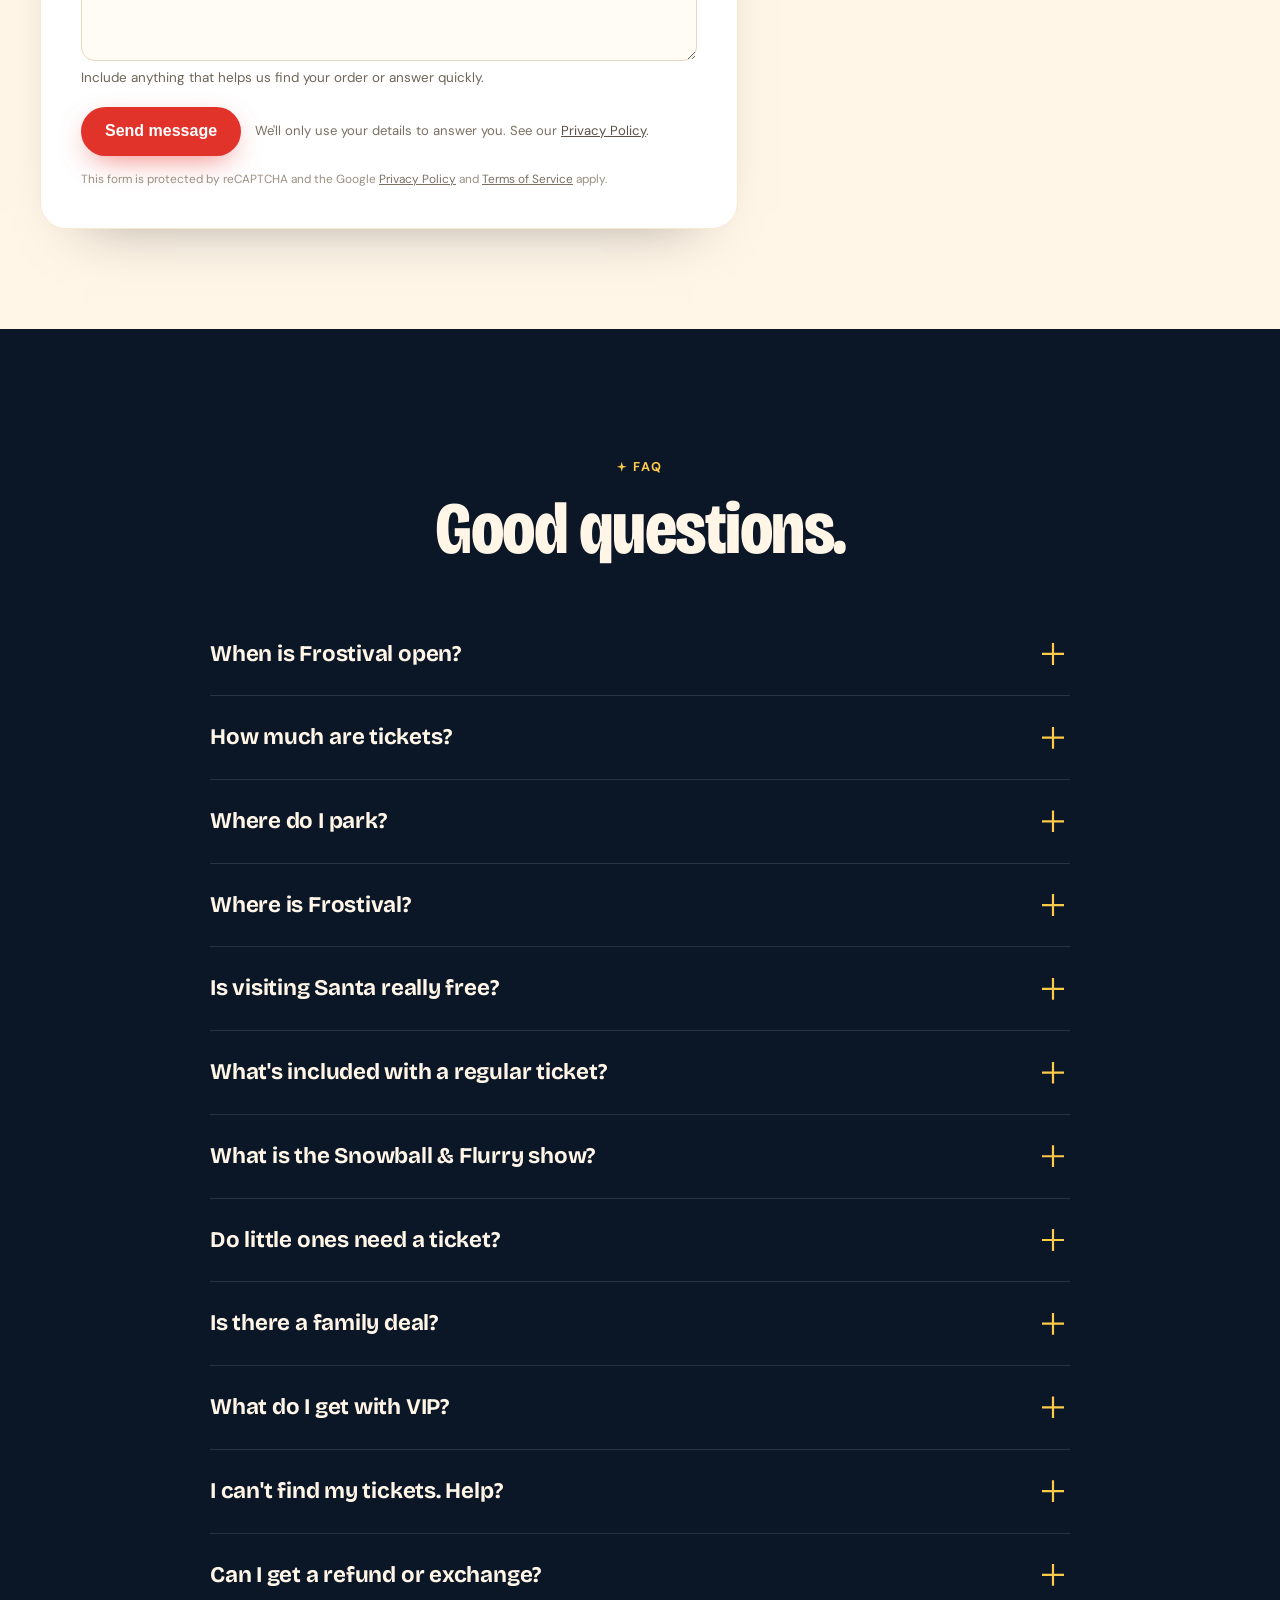
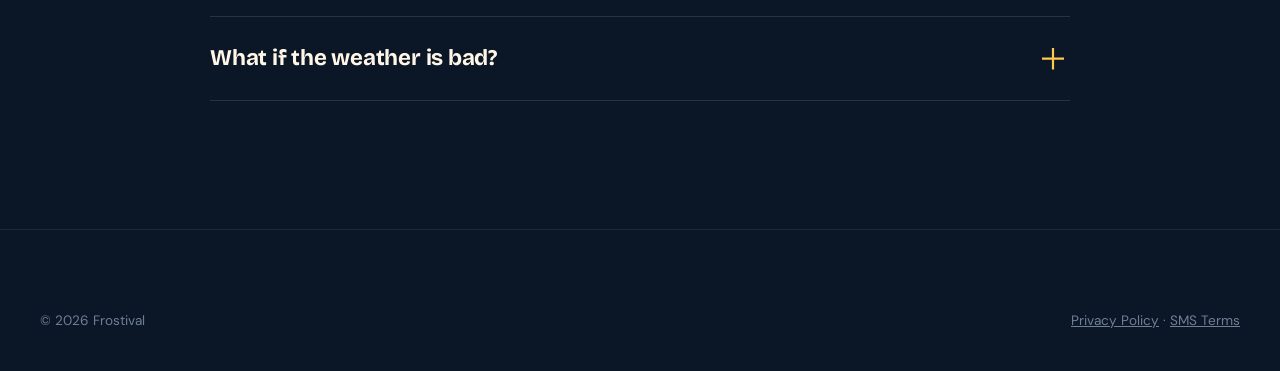
==== commit 52a9b8c2: "Tickets are on sale: Get tickets buttons go to tix.frostivaltexas.com Every Join the list call to ac" ====
--- a/contact/index.html
+++ b/contact/index.html
@@ -23,7 +23,7 @@
 <link rel="preconnect" href="https://fonts.googleapis.com">
 <link rel="preconnect" href="https://fonts.gstatic.com" crossorigin>
 <link href="https://fonts.googleapis.com/css2?family=Bricolage+Grotesque:opsz,wdth,wght@12..96,75..100,500..800&family=DM+Sans:opsz,wght@9..40,400..800&display=swap" rel="stylesheet">
-<link rel="stylesheet" href="../assets/css/site.css?v=17">
+<link rel="stylesheet" href="../assets/css/site.css?v=19">
 <style>
   .c-head{padding:clamp(120px,14vw,170px) 0 44px;background:radial-gradient(70% 90% at 15% 0%,rgba(91,200,245,.12),transparent 60%),var(--night)}
   .c-head h1{font-size:clamp(2.8rem,7vw,5rem);margin-top:12px}
@@ -119,12 +119,12 @@
     <a class="logo" href="../" aria-label="Frostival home"><img src="../assets/brand/logo/frostival-lockup-cream.svg" alt="Frostival at Howell Family Farms" width="132" height="56"></a>
     <ul id="menu">
       <li><a href="../#dates">Dates</a></li>
-      <li><a href="../#tickets">Tickets</a></li>
+      <li><a href="../#tickets">Tickets</a></li><li><a href="../#join">Get updates</a></li>
       <li><a href="../#visit">Visit</a></li>
       <li><a href="#faq" data-faq>FAQ</a></li>
       <li><a href="./" aria-current="page">Contact</a></li>
     </ul>
-    <a class="btn nav-cta" href="../#join">Join the list</a>
+    <a class="btn nav-cta" href="https://tix.frostivaltexas.com/">Get tickets</a>
     <button class="menu-btn" aria-label="Open menu" aria-expanded="false" aria-controls="menu">
       <svg viewBox="0 0 24 24" fill="none" stroke="currentColor" stroke-width="2.2" stroke-linecap="round"><path d="M4 7h16M4 12h16M4 17h10"/></svg>
     </button>
@@ -287,15 +287,15 @@
         <details id="faq-tickets"><summary>How much are tickets?</summary><div class="a">Prices change by night and go up as nights fill, so the earlier you book, the better the price. Kids 4 to 11 start at $16, ages 12 and up start at $21, the Family Pass (2 adults + 2 kids) starts at $60, and VIP tickets, which include entry, start at $35 for kids and $45 for adults. Kids 3 and under are free. <a href="../#tickets">See tickets</a>.</div></details>
         <details id="faq-parking"><summary>Where do I park?</summary><div class="a">Parking is on-site at Howell Family Farms, 4016 W Division St, Arlington, TX 76012, for $10 per vehicle, cash or card. <a href="https://maps.google.com/?q=4016+W+Division+St,+Arlington,+TX+76012" target="_blank" rel="noopener">Get directions</a>.</div></details>
         <details><summary>Where is Frostival?</summary><div class="a">Frostival is at Howell Family Farms, 4016 W Division St, Arlington, TX 76012. Parking is on-site for $10 per vehicle, cash or card.</div></details>
-        <details><summary>Is visiting Santa really free?</summary><div class="a">Yep. Every guest with a Frostival ticket can visit Santa at no extra cost. VIP guests get to skip the line. Just note that December 24 is Santa’s last night.</div></details>
+        <details><summary>Is visiting Santa really free?</summary><div class="a">Yep. Every guest with a Frostival ticket can visit Santa at no extra cost. Just note that December 24 is Santa’s last night.</div></details>
         <details><summary>What's included with a regular ticket?</summary><div class="a">The trail of lights, the Snowball &amp; Flurry show, a visit with Santa, Santa's reindeer, holiday character meet-and-greets and the 200-foot holiday slide.</div></details>
         <details><summary>What is the Snowball &amp; Flurry show?</summary><div class="a">A 4D special-effects night show starring two snowmen, Snowball and Flurry, on our castle stage, with animation, original music and effects like snow, bubbles, fog, sky beams and fire. It's included with every ticket. <a href="../#show">Watch the trailer</a>.</div></details>
         <details><summary>Do little ones need a ticket?</summary><div class="a">Kids 3 and under get in free. Kids 4–11 need a child ticket, and guests 12 and up need an adult ticket.</div></details>
         <details><summary>Is there a family deal?</summary><div class="a">Yes. The Family Pass covers 2 adults and 2 kids in one ticket, starting at $60, and costs less than buying four tickets separately.</div></details>
-        <details><summary>What do I get with VIP?</summary><div class="a">VIP is a full entry ticket (from $35 for kids and $45 for adults) with the extras built in: skip-the-line Santa visits, flexible entry any time during entry hours, free hot chocolate, a free Holiday Haunt ticket, a free VR ticket and 15% off at the Frostival store. That's a $60 value.</div></details>
+        <details><summary>What do I get with VIP?</summary><div class="a">VIP is a full entry ticket (from $35 for kids and $45 for adults) with the extras built in: free admission to the petting zoo, flexible entry any time during entry hours, free hot chocolate, a free Holiday Haunt ticket, a free VR ticket and 15% off at the Frostival store. That's a $60 value.</div></details>
         <details><summary>I can't find my tickets. Help?</summary><div class="a">Search your inbox and spam folder for "Frostival" first. Still missing? <a href="?topic=order" data-topic="order">Send us a message</a> with the name and email you used to buy them and we'll sort it out.</div></details>
-        <details><summary>Can I get a refund or exchange?</summary><div class="a">Tickets are non-refundable. You can exchange them for another date up to 48 hours before your visit for $5 per ticket. We can't exchange within 48 hours of the event.</div></details>
-        <details><summary>What if the weather is bad?</summary><div class="a">If we close a night for inclement weather, you'll be able to reschedule to another date.</div></details>
+        <details><summary>Can I get a refund or exchange?</summary><div class="a">Tickets are non-refundable. You can move to another night up to 24 hours before your night opens, for $5 per ticket, using the Change my date link in your confirmation email. Changes aren't possible within 24 hours of your visit.</div></details>
+        <details><summary>What if the weather is bad?</summary><div class="a">If we close a night for weather, you can move to another night for free or roll your tickets over to Frostival 2027. We don't give refunds for weather closures.</div></details>
       </div>
     </div>
   </section>
@@ -347,11 +347,11 @@
       issues: ['I can\'t find my tickets', 'Wrong date, time or ticket type', 'Payment or charge question', 'Something else about my order'],
       tip: 'Tickets are emailed right after you buy. Search your inbox and spam folder for "Frostival" first. Still missing? Send this with the email you used to buy.' },
     { id: 'exchange', label: 'Change my date', icon: 'cal', req: ['order_number', 'visit_date', 'new_date', 'tickets'], show: [],
-      tip: 'Exchanges are <b>$5 per ticket</b> and must be made at least <b>48 hours before</b> your original date. We can\'t exchange inside 48 hours.' },
+      tip: 'Date changes are <b>$5 per ticket</b> up to <b>24 hours before</b> your night opens. Use <b>Change my date</b> in your confirmation email; we can\'t change tickets inside 24 hours.' },
     { id: 'weather', label: 'Weather or closures', icon: 'cloud', req: ['visit_date'], show: [], opt: ['order_number'],
-      tip: 'If we close a night for inclement weather, you\'ll be able to reschedule to another date. Include your order number so we can find you fast.' },
+      tip: 'If we close a night for weather, you can move to another night for free or roll your tickets over to Frostival 2027 (no refunds for weather closures). Include your order number so we can find you fast.' },
     { id: 'vip', label: 'VIP, Santa & what\'s included', icon: 'star', req: [], show: [], opt: ['order_number'],
-      tip: 'Santa visits are free with every ticket. VIP tickets (from $35 kids, $45 adults) include entry plus skip-the-line Santa, hot chocolate, a Holiday Haunt ticket, a VR ticket and 15% off at the store. <a href="../#tickets">See tickets</a>.' },
+      tip: 'Santa visits are free with every ticket. VIP tickets (from $35 kids, $45 adults) include entry plus free petting zoo admission, hot chocolate, a Holiday Haunt ticket, a VR ticket and 15% off at the store. <a href="../#tickets">See tickets</a>.' },
     { id: 'access', label: 'Accessibility', icon: 'access', req: [], show: [], opt: ['visit_date'], msgLabel: 'What do you need help with?' },
     { id: 'groups', label: 'Groups, schools & private events', icon: 'group', req: ['group_size'], show: ['organization'], opt: ['visit_date'], orgLabel: 'Group, school or company',
       msgLabel: 'Tell us about your group', msgPlaceholder: 'Dates you\'re considering, ages, and anything special you\'re planning.' },
--- a/assets/css/site.css
+++ b/assets/css/site.css
@@ -355,3 +355,4 @@
 .countdown.cd-light .cd-label{color:var(--red)}
 .countdown.cd-light .cd-unit{background:var(--night)}
 @media (max-width:520px){.countdown{width:100%;justify-content:center}.cd-label{max-width:none;text-align:center;width:100%}.cd-unit{min-width:0;flex:1}.cd-units{width:100%}.cd-unit b{font-size:1.6rem}}
+.price-foot{text-align:center;font-size:.88rem;opacity:.8;margin-top:22px}
